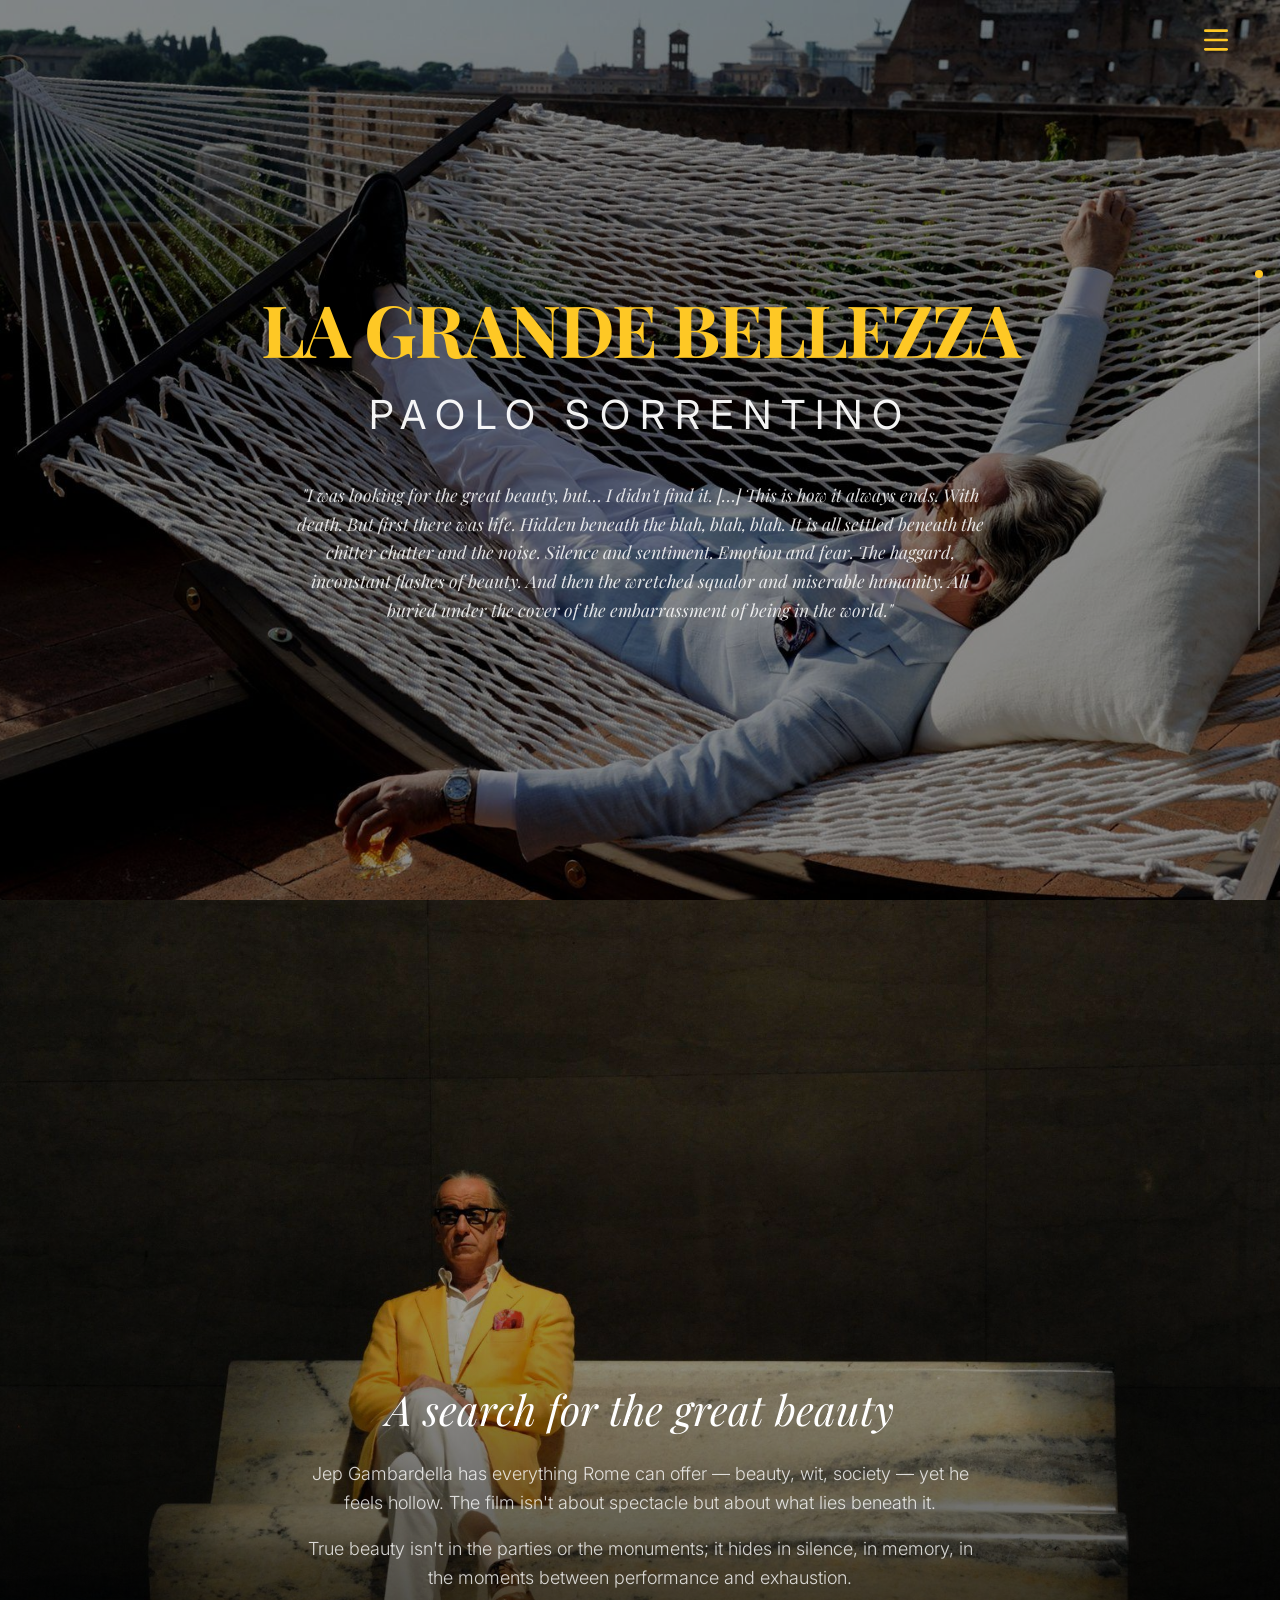
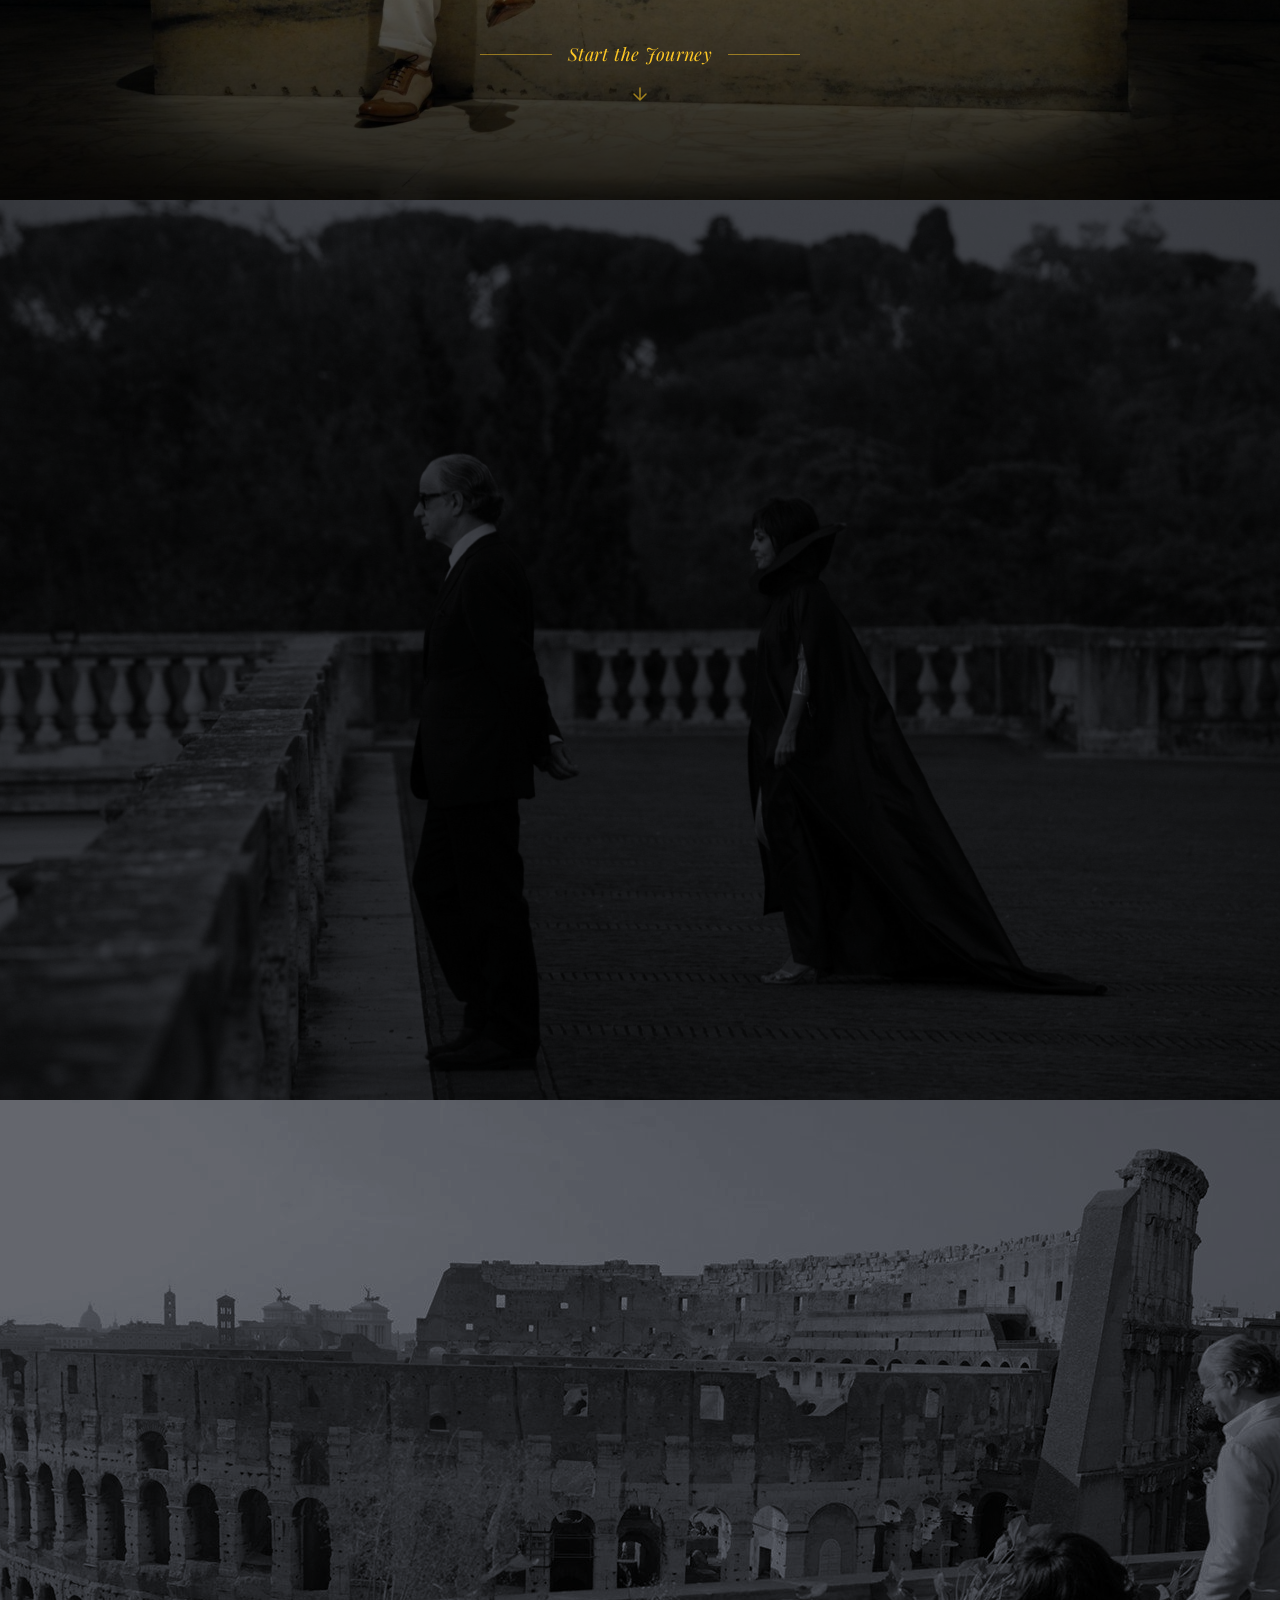
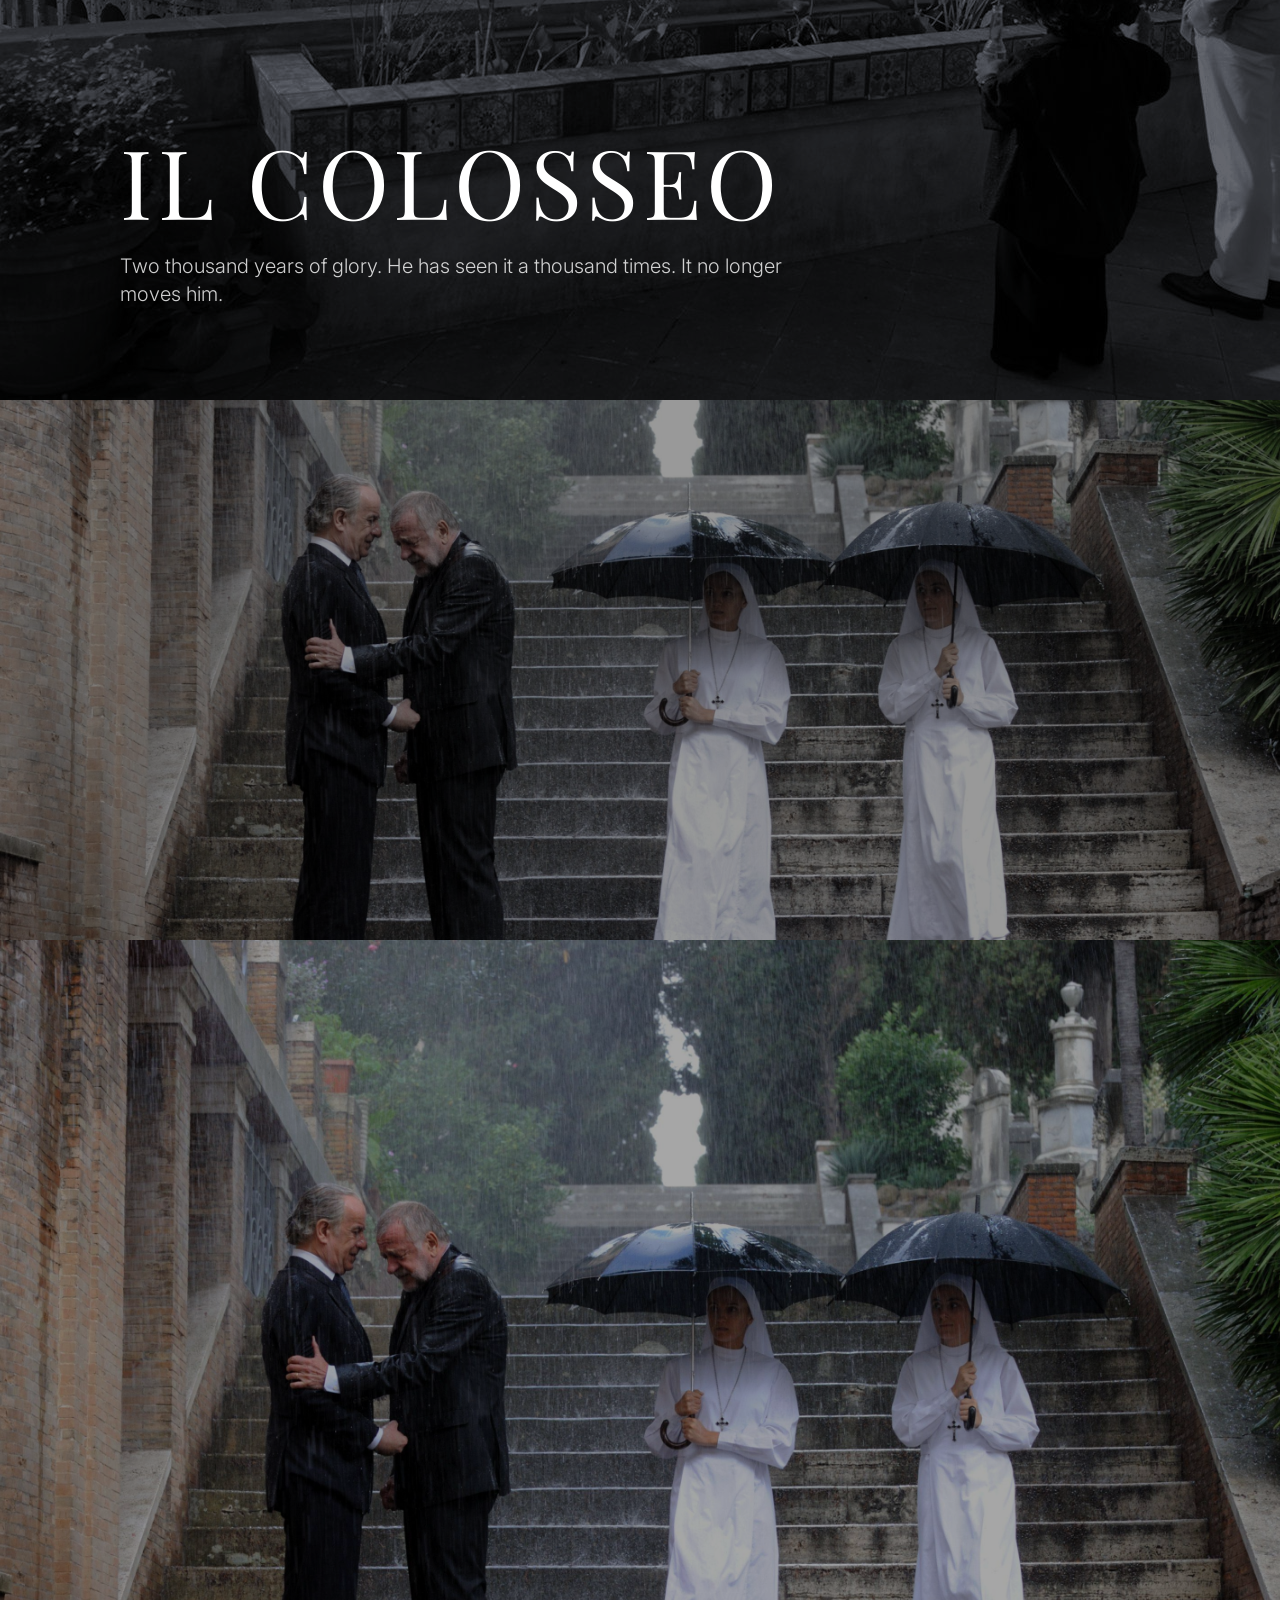
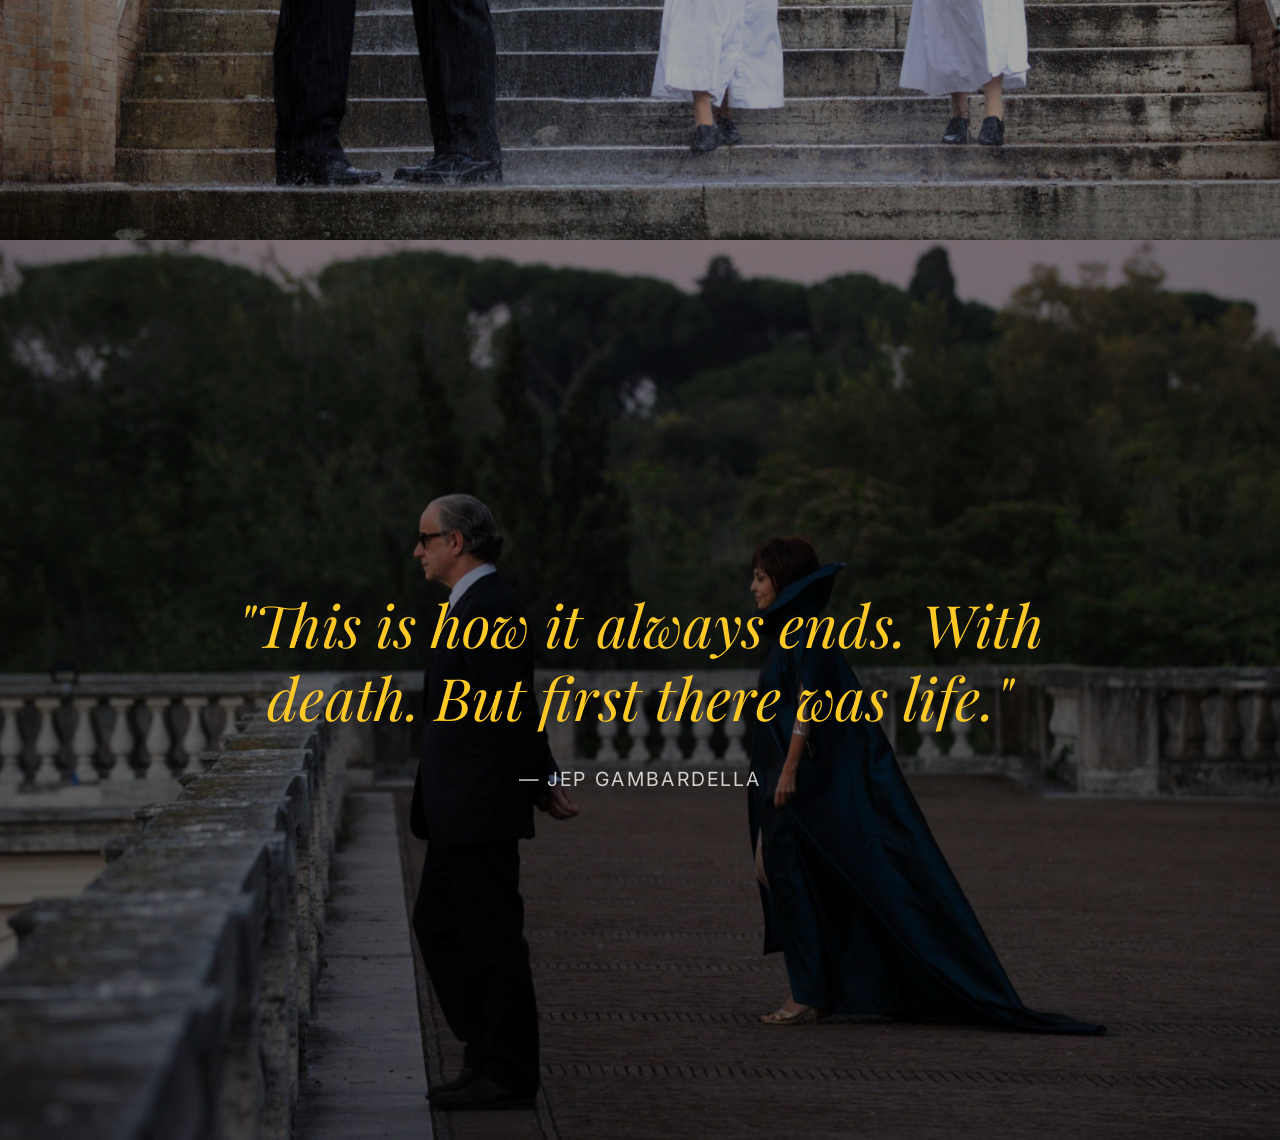
==== index.html @ 1192b877 "updated the site" ====
<!DOCTYPE html>
<html lang="en">
  <head>
    <meta charset="UTF-8" />
    <meta name="viewport" content="width=device-width, initial-scale=1.0, maximum-scale=1" />
    <title>La Grande Bellezza</title>
    <meta name="description" content="La Grande Bellezza — built on Replit. Update this description to reflect the app." />
    <meta name="robots" content="index, follow" />
    <meta property="og:title" content="La Grande Bellezza" />
    <meta property="og:description" content="La Grande Bellezza — built on Replit. Update this description to reflect the app." />
    <meta property="og:type" content="website" />
    <meta name="twitter:card" content="summary_large_image" />
    <meta name="twitter:title" content="La Grande Bellezza" />
    <meta name="twitter:description" content="La Grande Bellezza — built on Replit. Update this description to reflect the app." />
    <link rel="icon" type="image/svg+xml" href="/favicon.svg" />
    <link rel="preconnect" href="https://fonts.googleapis.com">
    <link rel="preconnect" href="https://fonts.gstatic.com" crossorigin>
    <link href="https://fonts.googleapis.com/css2?family=Inter:wght@400;500;600;700&display=swap" rel="stylesheet">
    <script type="module" crossorigin src="/assets/index-Co0BmKEa.js"></script>
    <link rel="stylesheet" crossorigin href="/assets/index-FOgq2VWG.css">
  </head>
  <body>
    <div id="root"></div>
  </body>
</html>
---- assets/index-FOgq2VWG.css ----
@import"https://fonts.googleapis.com/css2?family=Inter:wght@300;400;500&family=Playfair+Display:ital,wght@0,400;0,600;0,700;1,400;1,600&display=swap";@layer components;@layer properties{@supports (((-webkit-hyphens:none)) and (not (margin-trim:inline))) or ((-moz-orient:inline) and (not (color:rgb(from red r g b)))){*,:before,:after,::backdrop{--tw-translate-x:0;--tw-translate-y:0;--tw-translate-z:0;--tw-rotate-x:initial;--tw-rotate-y:initial;--tw-rotate-z:initial;--tw-skew-x:initial;--tw-skew-y:initial;--tw-space-y-reverse:0;--tw-space-x-reverse:0;--tw-border-style:solid;--tw-gradient-position:initial;--tw-gradient-from:#0000;--tw-gradient-via:#0000;--tw-gradient-to:#0000;--tw-gradient-stops:initial;--tw-gradient-via-stops:initial;--tw-gradient-from-position:0%;--tw-gradient-via-position:50%;--tw-gradient-to-position:100%;--tw-leading:initial;--tw-font-weight:initial;--tw-tracking:initial;--tw-ordinal:initial;--tw-slashed-zero:initial;--tw-numeric-figure:initial;--tw-numeric-spacing:initial;--tw-numeric-fraction:initial;--tw-shadow:0 0 #0000;--tw-shadow-color:initial;--tw-shadow-alpha:100%;--tw-inset-shadow:0 0 #0000;--tw-inset-shadow-color:initial;--tw-inset-shadow-alpha:100%;--tw-ring-color:initial;--tw-ring-shadow:0 0 #0000;--tw-inset-ring-color:initial;--tw-inset-ring-shadow:0 0 #0000;--tw-ring-inset:initial;--tw-ring-offset-width:0px;--tw-ring-offset-color:#fff;--tw-ring-offset-shadow:0 0 #0000;--tw-outline-style:solid;--tw-blur:initial;--tw-brightness:initial;--tw-contrast:initial;--tw-grayscale:initial;--tw-hue-rotate:initial;--tw-invert:initial;--tw-opacity:initial;--tw-saturate:initial;--tw-sepia:initial;--tw-drop-shadow:initial;--tw-drop-shadow-color:initial;--tw-drop-shadow-alpha:100%;--tw-drop-shadow-size:initial;--tw-backdrop-blur:initial;--tw-backdrop-brightness:initial;--tw-backdrop-contrast:initial;--tw-backdrop-grayscale:initial;--tw-backdrop-hue-rotate:initial;--tw-backdrop-invert:initial;--tw-backdrop-opacity:initial;--tw-backdrop-saturate:initial;--tw-backdrop-sepia:initial;--tw-duration:initial;--tw-ease:initial;--tw-content:"";--tw-animation-delay:0s;--tw-animation-direction:normal;--tw-animation-duration:initial;--tw-animation-fill-mode:none;--tw-animation-iteration-count:1;--tw-enter-blur:0;--tw-enter-opacity:1;--tw-enter-rotate:0;--tw-enter-scale:1;--tw-enter-translate-x:0;--tw-enter-translate-y:0;--tw-exit-blur:0;--tw-exit-opacity:1;--tw-exit-rotate:0;--tw-exit-scale:1;--tw-exit-translate-x:0;--tw-exit-translate-y:0}}}@layer theme{:root,:host{--font-mono:ui-monospace, SFMono-Regular, Menlo, Monaco, Consolas, "Liberation Mono", "Courier New", monospace;--color-red-50:oklch(97.1% .013 17.38);--color-red-300:oklch(80.8% .114 19.571);--color-red-400:oklch(70.4% .191 22.216);--color-red-500:oklch(63.7% .237 25.331);--color-red-600:oklch(57.7% .245 27.325);--color-slate-900:oklch(20.8% .042 265.755);--color-gray-50:oklch(98.5% .002 247.839);--color-gray-600:oklch(44.6% .03 256.802);--color-gray-900:oklch(21% .034 264.665);--color-black:#000;--color-white:#fff;--spacing:.25rem;--container-xs:20rem;--container-sm:24rem;--container-md:28rem;--container-lg:32rem;--container-2xl:42rem;--container-3xl:48rem;--container-4xl:56rem;--container-5xl:64rem;--container-7xl:80rem;--text-xs:.75rem;--text-xs--line-height:calc(1 / .75);--text-sm:.875rem;--text-sm--line-height:calc(1.25 / .875);--text-base:1rem;--text-base--line-height: 1.5 ;--text-lg:1.125rem;--text-lg--line-height:calc(1.75 / 1.125);--text-xl:1.25rem;--text-xl--line-height:calc(1.75 / 1.25);--text-2xl:1.5rem;--text-2xl--line-height:calc(2 / 1.5);--text-3xl:1.875rem;--text-3xl--line-height: 1.2 ;--text-4xl:2.25rem;--text-4xl--line-height:calc(2.5 / 2.25);--text-5xl:3rem;--text-5xl--line-height:1;--text-6xl:3.75rem;--text-6xl--line-height:1;--text-7xl:4.5rem;--text-7xl--line-height:1;--text-8xl:6rem;--text-8xl--line-height:1;--font-weight-light:300;--font-weight-normal:400;--font-weight-medium:500;--font-weight-semibold:600;--font-weight-bold:700;--tracking-tight:-.025em;--tracking-wide:.025em;--tracking-wider:.05em;--tracking-widest:.1em;--leading-tight:1.25;--leading-snug:1.375;--leading-normal:1.5;--leading-relaxed:1.625;--radius-sm:.25rem;--radius-md:.375rem;--radius-lg:.5rem;--radius-xl:.75rem;--ease-in-out:cubic-bezier(.4, 0, .2, 1);--animate-spin:spin 1s linear infinite;--animate-pulse:pulse 2s cubic-bezier(.4, 0, .6, 1) infinite;--animate-bounce:bounce 1s infinite;--blur-md:12px;--aspect-video:16 / 9;--default-transition-duration:.15s;--default-transition-timing-function:cubic-bezier(.4, 0, .2, 1);--default-font-family:"Inter", system-ui, sans-serif;--default-mono-font-family:var(--font-mono);--color-border:hsl(var(--border))}}@layer base{*,:after,:before,::backdrop{box-sizing:border-box;border:0 solid;margin:0;padding:0}::file-selector-button{box-sizing:border-box;border:0 solid;margin:0;padding:0}html,:host{-webkit-text-size-adjust:100%;tab-size:4;line-height:1.5;font-family:var(--default-font-family,ui-sans-serif, system-ui, sans-serif, "Apple Color Emoji", "Segoe UI Emoji", "Segoe UI Symbol", "Noto Color Emoji");font-feature-settings:var(--default-font-feature-settings,normal);font-variation-settings:var(--default-font-variation-settings,normal);-webkit-tap-highlight-color:transparent}hr{height:0;color:inherit;border-top-width:1px}abbr:where([title]){-webkit-text-decoration:underline dotted;text-decoration:underline dotted}h1,h2,h3,h4,h5,h6{font-size:inherit;font-weight:inherit}a{color:inherit;-webkit-text-decoration:inherit;text-decoration:inherit}b,strong{font-weight:bolder}code,kbd,samp,pre{font-family:var(--default-mono-font-family,ui-monospace, SFMono-Regular, Menlo, Monaco, Consolas, "Liberation Mono", "Courier New", monospace);font-feature-settings:var(--default-mono-font-feature-settings,normal);font-variation-settings:var(--default-mono-font-variation-settings,normal);font-size:1em}small{font-size:80%}sub,sup{vertical-align:baseline;font-size:75%;line-height:0;position:relative}sub{bottom:-.25em}sup{top:-.5em}table{text-indent:0;border-color:inherit;border-collapse:collapse}:-moz-focusring{outline:auto}progress{vertical-align:baseline}summary{display:list-item}ol,ul,menu{list-style:none}img,svg,video,canvas,audio,iframe,embed,object{vertical-align:middle;display:block}img,video{max-width:100%;height:auto}button,input,select,optgroup,textarea{font:inherit;font-feature-settings:inherit;font-variation-settings:inherit;letter-spacing:inherit;color:inherit;opacity:1;background-color:#0000;border-radius:0}::file-selector-button{font:inherit;font-feature-settings:inherit;font-variation-settings:inherit;letter-spacing:inherit;color:inherit;opacity:1;background-color:#0000;border-radius:0}:where(select:is([multiple],[size])) optgroup{font-weight:bolder}:where(select:is([multiple],[size])) optgroup option{padding-inline-start:20px}::file-selector-button{margin-inline-end:4px}::placeholder{opacity:1}@supports (not ((-webkit-appearance:-apple-pay-button))) or (contain-intrinsic-size:1px){::placeholder{color:currentColor}@supports (color:color-mix(in lab,red,red)){::placeholder{color:color-mix(in oklab,currentcolor 50%,transparent)}}}textarea{resize:vertical}::-webkit-search-decoration{-webkit-appearance:none}::-webkit-date-and-time-value{min-height:1lh;text-align:inherit}::-webkit-datetime-edit{display:inline-flex}::-webkit-datetime-edit-fields-wrapper{padding:0}::-webkit-datetime-edit{padding-block:0}::-webkit-datetime-edit-year-field{padding-block:0}::-webkit-datetime-edit-month-field{padding-block:0}::-webkit-datetime-edit-day-field{padding-block:0}::-webkit-datetime-edit-hour-field{padding-block:0}::-webkit-datetime-edit-minute-field{padding-block:0}::-webkit-datetime-edit-second-field{padding-block:0}::-webkit-datetime-edit-millisecond-field{padding-block:0}::-webkit-datetime-edit-meridiem-field{padding-block:0}::-webkit-calendar-picker-indicator{line-height:1}:-moz-ui-invalid{box-shadow:none}button,input:where([type=button],[type=reset],[type=submit]){appearance:button}::file-selector-button{appearance:button}::-webkit-inner-spin-button{height:auto}::-webkit-outer-spin-button{height:auto}[hidden]:where(:not([hidden=until-found])){display:none!important}*{border-color:hsl(var(--border))}html{scroll-behavior:smooth}body{background-color:hsl(var(--background));color:hsl(var(--foreground));-webkit-font-smoothing:antialiased;-moz-osx-font-smoothing:grayscale;font-family:Inter,system-ui,sans-serif}}@layer utilities{.\@container\/field-group{container:field-group/inline-size}.pointer-events-auto{pointer-events:auto}.pointer-events-none{pointer-events:none}.invisible{visibility:hidden}.visible{visibility:visible}.sr-only{clip-path:inset(50%);white-space:nowrap;border-width:0;width:1px;height:1px;margin:-1px;padding:0;position:absolute;overflow:hidden}.absolute{position:absolute}.fixed{position:fixed}.relative{position:relative}.static{position:static}.inset-0{inset:calc(var(--spacing) * 0)}.inset-x-0{inset-inline:calc(var(--spacing) * 0)}.inset-y-0{inset-block:calc(var(--spacing) * 0)}.-top-12{top:calc(var(--spacing) * -12)}.top-0{top:calc(var(--spacing) * 0)}.top-1\.5{top:calc(var(--spacing) * 1.5)}.top-1\/2{top:50%}.top-2{top:calc(var(--spacing) * 2)}.top-3\.5{top:calc(var(--spacing) * 3.5)}.top-4{top:calc(var(--spacing) * 4)}.top-\[1px\]{top:1px}.top-\[50\%\]{top:50%}.top-\[60\%\]{top:60%}.top-full{top:100%}.-right-12{right:calc(var(--spacing) * -12)}.right-0{right:calc(var(--spacing) * 0)}.right-1{right:calc(var(--spacing) * 1)}.right-2{right:calc(var(--spacing) * 2)}.right-3{right:calc(var(--spacing) * 3)}.right-4{right:calc(var(--spacing) * 4)}.right-5{right:calc(var(--spacing) * 5)}.-bottom-12{bottom:calc(var(--spacing) * -12)}.bottom-0{bottom:calc(var(--spacing) * 0)}.-left-12{left:calc(var(--spacing) * -12)}.-left-\[3px\]{left:-3px}.left-0{left:calc(var(--spacing) * 0)}.left-1\/2{left:50%}.left-2{left:calc(var(--spacing) * 2)}.left-\[50\%\]{left:50%}.z-0{z-index:0}.z-10{z-index:10}.z-20{z-index:20}.z-40{z-index:40}.z-50{z-index:50}.z-\[1\]{z-index:1}.z-\[100\]{z-index:100}.order-first{order:-9999}.order-last{order:9999}.\!m-0{margin:calc(var(--spacing) * 0)!important}.-mx-1{margin-inline:calc(var(--spacing) * -1)}.mx-2{margin-inline:calc(var(--spacing) * 2)}.mx-3\.5{margin-inline:calc(var(--spacing) * 3.5)}.mx-4{margin-inline:calc(var(--spacing) * 4)}.mx-auto{margin-inline:auto}.-my-2{margin-block:calc(var(--spacing) * -2)}.my-0{margin-block:calc(var(--spacing) * 0)}.my-0\.5{margin-block:calc(var(--spacing) * .5)}.my-1{margin-block:calc(var(--spacing) * 1)}.-mt-4{margin-top:calc(var(--spacing) * -4)}.mt-1\.5{margin-top:calc(var(--spacing) * 1.5)}.mt-2{margin-top:calc(var(--spacing) * 2)}.mt-4{margin-top:calc(var(--spacing) * 4)}.mt-8{margin-top:calc(var(--spacing) * 8)}.mt-24{margin-top:calc(var(--spacing) * 24)}.mt-auto{margin-top:auto}.mr-2{margin-right:calc(var(--spacing) * 2)}.mb-1{margin-bottom:calc(var(--spacing) * 1)}.mb-2{margin-bottom:calc(var(--spacing) * 2)}.mb-3{margin-bottom:calc(var(--spacing) * 3)}.mb-4{margin-bottom:calc(var(--spacing) * 4)}.mb-6{margin-bottom:calc(var(--spacing) * 6)}.mb-8{margin-bottom:calc(var(--spacing) * 8)}.mb-12{margin-bottom:calc(var(--spacing) * 12)}.-ml-4{margin-left:calc(var(--spacing) * -4)}.ml-1{margin-left:calc(var(--spacing) * 1)}.ml-4{margin-left:calc(var(--spacing) * 4)}.ml-auto{margin-left:auto}.line-clamp-2{-webkit-line-clamp:2;-webkit-box-orient:vertical;display:-webkit-box;overflow:hidden}.block{display:block}.flex{display:flex}.grid{display:grid}.hidden{display:none}.inline-flex{display:inline-flex}.table{display:table}.aspect-square{aspect-ratio:1}.aspect-video{aspect-ratio:var(--aspect-video)}.size-4{width:calc(var(--spacing) * 4);height:calc(var(--spacing) * 4)}.size-6{width:calc(var(--spacing) * 6);height:calc(var(--spacing) * 6)}.size-8{width:calc(var(--spacing) * 8);height:calc(var(--spacing) * 8)}.size-10{width:calc(var(--spacing) * 10);height:calc(var(--spacing) * 10)}.size-\[--cell-size\]{width:--cell-size;height:--cell-size}.h-1\.5{height:calc(var(--spacing) * 1.5)}.h-2{height:calc(var(--spacing) * 2)}.h-2\.5{height:calc(var(--spacing) * 2.5)}.h-3{height:calc(var(--spacing) * 3)}.h-3\.5{height:calc(var(--spacing) * 3.5)}.h-4{height:calc(var(--spacing) * 4)}.h-5{height:calc(var(--spacing) * 5)}.h-6{height:calc(var(--spacing) * 6)}.h-7{height:calc(var(--spacing) * 7)}.h-8{height:calc(var(--spacing) * 8)}.h-9{height:calc(var(--spacing) * 9)}.h-10{height:calc(var(--spacing) * 10)}.h-12{height:calc(var(--spacing) * 12)}.h-\[--cell-size\]{height:--cell-size}.h-\[1px\]{height:1px}.h-\[40vh\]{height:40vh}.h-\[var\(--radix-navigation-menu-viewport-height\)\]{height:var(--radix-navigation-menu-viewport-height)}.h-\[var\(--radix-select-trigger-height\)\]{height:var(--radix-select-trigger-height)}.h-auto{height:auto}.h-full{height:100%}.h-px{height:1px}.h-svh{height:100svh}.max-h-\[--radix-context-menu-content-available-height\]{max-height:--radix-context-menu-content-available-height}.max-h-\[--radix-select-content-available-height\]{max-height:--radix-select-content-available-height}.max-h-\[300px\]{max-height:300px}.max-h-\[var\(--radix-dropdown-menu-content-available-height\)\]{max-height:var(--radix-dropdown-menu-content-available-height)}.max-h-screen{max-height:100vh}.min-h-0{min-height:calc(var(--spacing) * 0)}.min-h-8{min-height:calc(var(--spacing) * 8)}.min-h-9{min-height:calc(var(--spacing) * 9)}.min-h-10{min-height:calc(var(--spacing) * 10)}.min-h-\[60dvh\]{min-height:60dvh}.min-h-\[60px\]{min-height:60px}.min-h-\[100dvh\]{min-height:100dvh}.min-h-screen{min-height:100vh}.min-h-svh{min-height:100svh}.w-0{width:calc(var(--spacing) * 0)}.w-1{width:calc(var(--spacing) * 1)}.w-2{width:calc(var(--spacing) * 2)}.w-2\.5{width:calc(var(--spacing) * 2.5)}.w-3{width:calc(var(--spacing) * 3)}.w-3\.5{width:calc(var(--spacing) * 3.5)}.w-3\/4{width:75%}.w-4{width:calc(var(--spacing) * 4)}.w-5{width:calc(var(--spacing) * 5)}.w-7{width:calc(var(--spacing) * 7)}.w-8{width:calc(var(--spacing) * 8)}.w-9{width:calc(var(--spacing) * 9)}.w-10{width:calc(var(--spacing) * 10)}.w-64{width:calc(var(--spacing) * 64)}.w-72{width:calc(var(--spacing) * 72)}.w-\[--cell-size\]{width:--cell-size}.w-\[1px\]{width:1px}.w-\[2px\]{width:2px}.w-\[100px\]{width:100px}.w-\[300px\]{width:300px}.w-\[var\(--sidebar-width\)\]{width:var(--sidebar-width)}.w-auto{width:auto}.w-fit{width:fit-content}.w-full{width:100%}.w-max{width:max-content}.w-px{width:1px}.max-w-2xl{max-width:var(--container-2xl)}.max-w-3xl{max-width:var(--container-3xl)}.max-w-4xl{max-width:var(--container-4xl)}.max-w-5xl{max-width:var(--container-5xl)}.max-w-7xl{max-width:var(--container-7xl)}.max-w-\[var\(--skeleton-width\)\]{max-width:var(--skeleton-width)}.max-w-lg{max-width:var(--container-lg)}.max-w-max{max-width:max-content}.max-w-md{max-width:var(--container-md)}.max-w-sm{max-width:var(--container-sm)}.max-w-xs{max-width:var(--container-xs)}.min-w-0{min-width:calc(var(--spacing) * 0)}.min-w-5{min-width:calc(var(--spacing) * 5)}.min-w-8{min-width:calc(var(--spacing) * 8)}.min-w-9{min-width:calc(var(--spacing) * 9)}.min-w-10{min-width:calc(var(--spacing) * 10)}.min-w-\[--cell-size\]{min-width:--cell-size}.min-w-\[8rem\]{min-width:8rem}.min-w-\[12rem\]{min-width:12rem}.min-w-\[var\(--radix-select-trigger-width\)\]{min-width:var(--radix-select-trigger-width)}.flex-1{flex:1}.shrink-0{flex-shrink:0}.grow{flex-grow:1}.grow-0{flex-grow:0}.basis-full{flex-basis:100%}.caption-bottom{caption-side:bottom}.border-collapse{border-collapse:collapse}.origin-\[--radix-context-menu-content-transform-origin\]{transform-origin:--radix-context-menu-content-transform-origin}.origin-\[--radix-dropdown-menu-content-transform-origin\]{transform-origin:--radix-dropdown-menu-content-transform-origin}.origin-\[--radix-hover-card-content-transform-origin\]{transform-origin:--radix-hover-card-content-transform-origin}.origin-\[--radix-menubar-content-transform-origin\]{transform-origin:--radix-menubar-content-transform-origin}.origin-\[--radix-popover-content-transform-origin\]{transform-origin:--radix-popover-content-transform-origin}.origin-\[--radix-select-content-transform-origin\]{transform-origin:--radix-select-content-transform-origin}.origin-\[--radix-tooltip-content-transform-origin\]{transform-origin:--radix-tooltip-content-transform-origin}.-translate-x-1\/2{--tw-translate-x: -50% ;translate:var(--tw-translate-x) var(--tw-translate-y)}.-translate-x-px{--tw-translate-x:-1px;translate:var(--tw-translate-x) var(--tw-translate-y)}.translate-x-\[-50\%\]{--tw-translate-x:-50%;translate:var(--tw-translate-x) var(--tw-translate-y)}.translate-x-px{--tw-translate-x:1px;translate:var(--tw-translate-x) var(--tw-translate-y)}.-translate-y-1\/2{--tw-translate-y: -50% ;translate:var(--tw-translate-x) var(--tw-translate-y)}.translate-y-\[-50\%\]{--tw-translate-y:-50%;translate:var(--tw-translate-x) var(--tw-translate-y)}.rotate-45{rotate:45deg}.rotate-90{rotate:90deg}.transform{transform:var(--tw-rotate-x,) var(--tw-rotate-y,) var(--tw-rotate-z,) var(--tw-skew-x,) var(--tw-skew-y,)}.animate-bounce{animation:var(--animate-bounce)}.animate-caret-blink{animation:1.25s ease-out infinite caret-blink}.animate-in{animation:enter var(--tw-animation-duration,var(--tw-duration,.15s))var(--tw-ease,ease)var(--tw-animation-delay,0s)var(--tw-animation-iteration-count,1)var(--tw-animation-direction,normal)var(--tw-animation-fill-mode,none)}.animate-pulse{animation:var(--animate-pulse)}.animate-spin{animation:var(--animate-spin)}.cursor-default{cursor:default}.cursor-pointer{cursor:pointer}.cursor-text{cursor:text}.touch-none{touch-action:none}.resize-none{resize:none}.list-disc{list-style-type:disc}.list-none{list-style-type:none}.flex-col{flex-direction:column}.flex-col-reverse{flex-direction:column-reverse}.flex-row{flex-direction:row}.flex-wrap{flex-wrap:wrap}.place-content-center{place-content:center}.items-center{align-items:center}.items-end{align-items:flex-end}.items-start{align-items:flex-start}.items-stretch{align-items:stretch}.justify-between{justify-content:space-between}.justify-center{justify-content:center}.justify-end{justify-content:flex-end}.justify-start{justify-content:flex-start}.gap-1{gap:calc(var(--spacing) * 1)}.gap-1\.5{gap:calc(var(--spacing) * 1.5)}.gap-2{gap:calc(var(--spacing) * 2)}.gap-2\.5{gap:calc(var(--spacing) * 2.5)}.gap-3{gap:calc(var(--spacing) * 3)}.gap-4{gap:calc(var(--spacing) * 4)}.gap-6{gap:calc(var(--spacing) * 6)}.gap-7{gap:calc(var(--spacing) * 7)}.gap-8{gap:calc(var(--spacing) * 8)}.gap-12{gap:calc(var(--spacing) * 12)}:where(.space-y-1\.5>:not(:last-child)){--tw-space-y-reverse:0;margin-block-start:calc(calc(var(--spacing) * 1.5) * var(--tw-space-y-reverse));margin-block-end:calc(calc(var(--spacing) * 1.5) * calc(1 - var(--tw-space-y-reverse)))}:where(.space-y-2>:not(:last-child)){--tw-space-y-reverse:0;margin-block-start:calc(calc(var(--spacing) * 2) * var(--tw-space-y-reverse));margin-block-end:calc(calc(var(--spacing) * 2) * calc(1 - var(--tw-space-y-reverse)))}:where(.space-y-4>:not(:last-child)){--tw-space-y-reverse:0;margin-block-start:calc(calc(var(--spacing) * 4) * var(--tw-space-y-reverse));margin-block-end:calc(calc(var(--spacing) * 4) * calc(1 - var(--tw-space-y-reverse)))}:where(.space-y-6>:not(:last-child)){--tw-space-y-reverse:0;margin-block-start:calc(calc(var(--spacing) * 6) * var(--tw-space-y-reverse));margin-block-end:calc(calc(var(--spacing) * 6) * calc(1 - var(--tw-space-y-reverse)))}:where(.space-y-8>:not(:last-child)){--tw-space-y-reverse:0;margin-block-start:calc(calc(var(--spacing) * 8) * var(--tw-space-y-reverse));margin-block-end:calc(calc(var(--spacing) * 8) * calc(1 - var(--tw-space-y-reverse)))}:where(.space-x-1>:not(:last-child)){--tw-space-x-reverse:0;margin-inline-start:calc(calc(var(--spacing) * 1) * var(--tw-space-x-reverse));margin-inline-end:calc(calc(var(--spacing) * 1) * calc(1 - var(--tw-space-x-reverse)))}:where(.space-x-4>:not(:last-child)){--tw-space-x-reverse:0;margin-inline-start:calc(calc(var(--spacing) * 4) * var(--tw-space-x-reverse));margin-inline-end:calc(calc(var(--spacing) * 4) * calc(1 - var(--tw-space-x-reverse)))}.self-end{align-self:flex-end}.self-stretch{align-self:stretch}.overflow-auto{overflow:auto}.overflow-hidden{overflow:hidden}.overflow-x-hidden{overflow-x:hidden}.overflow-y-auto{overflow-y:auto}.rounded-\[2px\]{border-radius:2px}.rounded-\[calc\(var\(--radius\)-5px\)\]{border-radius:calc(var(--radius) - 5px)}.rounded-\[inherit\]{border-radius:inherit}.rounded-full{border-radius:3.40282e38px}.rounded-lg{border-radius:var(--radius-lg)}.rounded-md{border-radius:var(--radius-md)}.rounded-none{border-radius:0}.rounded-sm{border-radius:var(--radius-sm)}.rounded-xl{border-radius:var(--radius-xl)}.rounded-t-\[10px\]{border-top-left-radius:10px;border-top-right-radius:10px}.rounded-l-md{border-top-left-radius:var(--radius-md);border-bottom-left-radius:var(--radius-md)}.rounded-tl-sm{border-top-left-radius:var(--radius-sm)}.rounded-r-md{border-top-right-radius:var(--radius-md);border-bottom-right-radius:var(--radius-md)}.border{border-style:var(--tw-border-style);border-width:1px}.border-0{border-style:var(--tw-border-style);border-width:0}.border-2{border-style:var(--tw-border-style);border-width:2px}.border-\[1\.5px\]{border-style:var(--tw-border-style);border-width:1.5px}.border-y{border-block-style:var(--tw-border-style);border-block-width:1px}.border-t{border-top-style:var(--tw-border-style);border-top-width:1px}.border-r{border-right-style:var(--tw-border-style);border-right-width:1px}.border-b{border-bottom-style:var(--tw-border-style);border-bottom-width:1px}.border-l{border-left-style:var(--tw-border-style);border-left-width:1px}.border-dashed{--tw-border-style:dashed;border-style:dashed}.\[border-color\:var\(--badge-outline\)\]{border-color:var(--badge-outline)}.\[border-color\:var\(--button-outline\)\]{border-color:var(--button-outline)}.border-\[--color-border\]{border-color:--color-border}.border-border,.border-border\/20{border-color:hsl(var(--border))}@supports (color:color-mix(in lab,red,red)){.border-border\/20{border-color:color-mix(in oklab,hsl(var(--border)) 20%,transparent)}}.border-border\/50{border-color:hsl(var(--border))}@supports (color:color-mix(in lab,red,red)){.border-border\/50{border-color:color-mix(in oklab,hsl(var(--border)) 50%,transparent)}}.border-destructive{border-color:hsl(var(--destructive))}.border-destructive-border{border-color:var(--destructive-border)}.border-destructive\/50{border-color:hsl(var(--destructive))}@supports (color:color-mix(in lab,red,red)){.border-destructive\/50{border-color:color-mix(in oklab,hsl(var(--destructive)) 50%,transparent)}}.border-input{border-color:hsl(var(--input))}.border-primary{border-color:hsl(var(--primary))}.border-primary-border{border-color:var(--primary-border)}.border-primary\/50{border-color:hsl(var(--primary))}@supports (color:color-mix(in lab,red,red)){.border-primary\/50{border-color:color-mix(in oklab,hsl(var(--primary)) 50%,transparent)}}.border-secondary-border{border-color:var(--secondary-border)}.border-transparent{border-color:#0000}.border-t-transparent{border-top-color:#0000}.border-l-transparent{border-left-color:#0000}.bg-\[\#4a2e00\]\/25{background-color:#4a2e0040}.bg-\[--color-bg\]{background-color:--color-bg}.bg-\[rgba\(0\,0\,0\,0\.92\)\]{background-color:#000000eb}.bg-accent{background-color:hsl(var(--accent))}.bg-background{background-color:hsl(var(--background))}.bg-black\/20{background-color:#0003}@supports (color:color-mix(in lab,red,red)){.bg-black\/20{background-color:color-mix(in oklab,var(--color-black) 20%,transparent)}}.bg-black\/35{background-color:#00000059}@supports (color:color-mix(in lab,red,red)){.bg-black\/35{background-color:color-mix(in oklab,var(--color-black) 35%,transparent)}}.bg-black\/40{background-color:#0006}@supports (color:color-mix(in lab,red,red)){.bg-black\/40{background-color:color-mix(in oklab,var(--color-black) 40%,transparent)}}.bg-black\/45{background-color:#00000073}@supports (color:color-mix(in lab,red,red)){.bg-black\/45{background-color:color-mix(in oklab,var(--color-black) 45%,transparent)}}.bg-black\/60{background-color:#0009}@supports (color:color-mix(in lab,red,red)){.bg-black\/60{background-color:color-mix(in oklab,var(--color-black) 60%,transparent)}}.bg-black\/80{background-color:#000c}@supports (color:color-mix(in lab,red,red)){.bg-black\/80{background-color:color-mix(in oklab,var(--color-black) 80%,transparent)}}.bg-border{background-color:hsl(var(--border))}.bg-card{background-color:hsl(var(--card))}.bg-destructive{background-color:hsl(var(--destructive))}.bg-foreground{background-color:hsl(var(--foreground))}.bg-gray-50{background-color:var(--color-gray-50)}.bg-input{background-color:hsl(var(--input))}.bg-muted,.bg-muted\/50{background-color:hsl(var(--muted))}@supports (color:color-mix(in lab,red,red)){.bg-muted\/50{background-color:color-mix(in oklab,hsl(var(--muted)) 50%,transparent)}}.bg-popover{background-color:hsl(var(--popover))}.bg-primary,.bg-primary\/10{background-color:hsl(var(--primary))}@supports (color:color-mix(in lab,red,red)){.bg-primary\/10{background-color:color-mix(in oklab,hsl(var(--primary)) 10%,transparent)}}.bg-primary\/20{background-color:hsl(var(--primary))}@supports (color:color-mix(in lab,red,red)){.bg-primary\/20{background-color:color-mix(in oklab,hsl(var(--primary)) 20%,transparent)}}.bg-primary\/50{background-color:hsl(var(--primary))}@supports (color:color-mix(in lab,red,red)){.bg-primary\/50{background-color:color-mix(in oklab,hsl(var(--primary)) 50%,transparent)}}.bg-secondary{background-color:hsl(var(--secondary))}.bg-slate-900\/40{background-color:#0f172b66}@supports (color:color-mix(in lab,red,red)){.bg-slate-900\/40{background-color:color-mix(in oklab,var(--color-slate-900) 40%,transparent)}}.bg-transparent{background-color:#0000}.bg-white\/20{background-color:#fff3}@supports (color:color-mix(in lab,red,red)){.bg-white\/20{background-color:color-mix(in oklab,var(--color-white) 20%,transparent)}}.bg-gradient-to-t{--tw-gradient-position:to top in oklab;background-image:linear-gradient(var(--tw-gradient-stops))}.from-black\/85{--tw-gradient-from:#000000d9}@supports (color:color-mix(in lab,red,red)){.from-black\/85{--tw-gradient-from:color-mix(in oklab, var(--color-black) 85%, transparent)}}.from-black\/85{--tw-gradient-stops:var(--tw-gradient-via-stops,var(--tw-gradient-position), var(--tw-gradient-from) var(--tw-gradient-from-position), var(--tw-gradient-to) var(--tw-gradient-to-position))}.via-black\/40{--tw-gradient-via:#0006}@supports (color:color-mix(in lab,red,red)){.via-black\/40{--tw-gradient-via:color-mix(in oklab, var(--color-black) 40%, transparent)}}.via-black\/40{--tw-gradient-via-stops:var(--tw-gradient-position), var(--tw-gradient-from) var(--tw-gradient-from-position), var(--tw-gradient-via) var(--tw-gradient-via-position), var(--tw-gradient-to) var(--tw-gradient-to-position);--tw-gradient-stops:var(--tw-gradient-via-stops)}.to-black\/10{--tw-gradient-to:#0000001a}@supports (color:color-mix(in lab,red,red)){.to-black\/10{--tw-gradient-to:color-mix(in oklab, var(--color-black) 10%, transparent)}}.to-black\/10{--tw-gradient-stops:var(--tw-gradient-via-stops,var(--tw-gradient-position), var(--tw-gradient-from) var(--tw-gradient-from-position), var(--tw-gradient-to) var(--tw-gradient-to-position))}.fill-current{fill:currentColor}.fill-primary{fill:hsl(var(--primary))}.object-cover{object-fit:cover}.object-\[35\%_center\]{object-position:35% center}.object-center{object-position:center}.p-0{padding:calc(var(--spacing) * 0)}.p-1{padding:calc(var(--spacing) * 1)}.p-2{padding:calc(var(--spacing) * 2)}.p-3{padding:calc(var(--spacing) * 3)}.p-4{padding:calc(var(--spacing) * 4)}.p-6{padding:calc(var(--spacing) * 6)}.p-8{padding:calc(var(--spacing) * 8)}.p-\[1px\]{padding:1px}.px-1{padding-inline:calc(var(--spacing) * 1)}.px-1\.5{padding-inline:calc(var(--spacing) * 1.5)}.px-2{padding-inline:calc(var(--spacing) * 2)}.px-2\.5{padding-inline:calc(var(--spacing) * 2.5)}.px-3{padding-inline:calc(var(--spacing) * 3)}.px-4{padding-inline:calc(var(--spacing) * 4)}.px-6{padding-inline:calc(var(--spacing) * 6)}.px-8{padding-inline:calc(var(--spacing) * 8)}.px-12{padding-inline:calc(var(--spacing) * 12)}.px-\[--cell-size\]{padding-inline:--cell-size}.py-0\.5{padding-block:calc(var(--spacing) * .5)}.py-1{padding-block:calc(var(--spacing) * 1)}.py-1\.5{padding-block:calc(var(--spacing) * 1.5)}.py-2{padding-block:calc(var(--spacing) * 2)}.py-3{padding-block:calc(var(--spacing) * 3)}.py-4{padding-block:calc(var(--spacing) * 4)}.py-6{padding-block:calc(var(--spacing) * 6)}.py-24{padding-block:calc(var(--spacing) * 24)}.pt-0{padding-top:calc(var(--spacing) * 0)}.pt-3{padding-top:calc(var(--spacing) * 3)}.pt-4{padding-top:calc(var(--spacing) * 4)}.pt-6{padding-top:calc(var(--spacing) * 6)}.pt-12{padding-top:calc(var(--spacing) * 12)}.pt-16{padding-top:calc(var(--spacing) * 16)}.pr-1{padding-right:calc(var(--spacing) * 1)}.pr-2{padding-right:calc(var(--spacing) * 2)}.pr-2\.5{padding-right:calc(var(--spacing) * 2.5)}.pr-3{padding-right:calc(var(--spacing) * 3)}.pr-8{padding-right:calc(var(--spacing) * 8)}.pb-3{padding-bottom:calc(var(--spacing) * 3)}.pb-4{padding-bottom:calc(var(--spacing) * 4)}.pb-12{padding-bottom:calc(var(--spacing) * 12)}.pb-16{padding-bottom:calc(var(--spacing) * 16)}.pl-2{padding-left:calc(var(--spacing) * 2)}.pl-2\.5{padding-left:calc(var(--spacing) * 2.5)}.pl-3{padding-left:calc(var(--spacing) * 3)}.pl-4{padding-left:calc(var(--spacing) * 4)}.pl-8{padding-left:calc(var(--spacing) * 8)}.text-center{text-align:center}.text-left{text-align:left}.align-middle{vertical-align:middle}.font-mono{font-family:var(--font-mono)}.font-sans{font-family:Inter,system-ui,sans-serif}.font-serif{font-family:Playfair Display,Georgia,serif}.text-2xl{font-size:var(--text-2xl);line-height:var(--tw-leading,var(--text-2xl--line-height))}.text-3xl{font-size:var(--text-3xl);line-height:var(--tw-leading,var(--text-3xl--line-height))}.text-4xl{font-size:var(--text-4xl);line-height:var(--tw-leading,var(--text-4xl--line-height))}.text-5xl{font-size:var(--text-5xl);line-height:var(--tw-leading,var(--text-5xl--line-height))}.text-base{font-size:var(--text-base);line-height:var(--tw-leading,var(--text-base--line-height))}.text-lg{font-size:var(--text-lg);line-height:var(--tw-leading,var(--text-lg--line-height))}.text-sm{font-size:var(--text-sm);line-height:var(--tw-leading,var(--text-sm--line-height))}.text-sm\/relaxed{font-size:var(--text-sm);line-height:var(--leading-relaxed)}.text-xl{font-size:var(--text-xl);line-height:var(--tw-leading,var(--text-xl--line-height))}.text-xs{font-size:var(--text-xs);line-height:var(--tw-leading,var(--text-xs--line-height))}.text-\[0\.8rem\]{font-size:.8rem}.leading-none{--tw-leading:1;line-height:1}.leading-normal{--tw-leading:var(--leading-normal);line-height:var(--leading-normal)}.leading-relaxed{--tw-leading:var(--leading-relaxed);line-height:var(--leading-relaxed)}.leading-snug{--tw-leading:var(--leading-snug);line-height:var(--leading-snug)}.leading-tight{--tw-leading:var(--leading-tight);line-height:var(--leading-tight)}.font-bold{--tw-font-weight:var(--font-weight-bold);font-weight:var(--font-weight-bold)}.font-light{--tw-font-weight:var(--font-weight-light);font-weight:var(--font-weight-light)}.font-medium{--tw-font-weight:var(--font-weight-medium);font-weight:var(--font-weight-medium)}.font-normal{--tw-font-weight:var(--font-weight-normal);font-weight:var(--font-weight-normal)}.font-semibold{--tw-font-weight:var(--font-weight-semibold);font-weight:var(--font-weight-semibold)}.tracking-\[0\.25em\]{--tw-tracking:.25em;letter-spacing:.25em}.tracking-tight{--tw-tracking:var(--tracking-tight);letter-spacing:var(--tracking-tight)}.tracking-wide{--tw-tracking:var(--tracking-wide);letter-spacing:var(--tracking-wide)}.tracking-wider{--tw-tracking:var(--tracking-wider);letter-spacing:var(--tracking-wider)}.tracking-widest{--tw-tracking:var(--tracking-widest);letter-spacing:var(--tracking-widest)}.text-balance{text-wrap:balance}.break-words{overflow-wrap:break-word}.whitespace-nowrap{white-space:nowrap}.text-\[\#fdfbf7\]{color:#fdfbf7}.text-\[\#fdfbf7\]\/80{color:#fdfbf7cc}.text-accent-foreground{color:hsl(var(--accent-foreground))}.text-card-foreground{color:hsl(var(--card-foreground))}.text-current{color:currentColor}.text-destructive{color:hsl(var(--destructive))}.text-destructive-foreground{color:hsl(var(--destructive-foreground))}.text-foreground,.text-foreground\/50{color:hsl(var(--foreground))}@supports (color:color-mix(in lab,red,red)){.text-foreground\/50{color:color-mix(in oklab,hsl(var(--foreground)) 50%,transparent)}}.text-gray-600{color:var(--color-gray-600)}.text-gray-900{color:var(--color-gray-900)}.text-muted-foreground{color:hsl(var(--muted-foreground))}.text-popover-foreground{color:hsl(var(--popover-foreground))}.text-primary{color:hsl(var(--primary))}.text-primary-foreground{color:hsl(var(--primary-foreground))}.text-primary\/60{color:hsl(var(--primary))}@supports (color:color-mix(in lab,red,red)){.text-primary\/60{color:color-mix(in oklab,hsl(var(--primary)) 60%,transparent)}}.text-red-500{color:var(--color-red-500)}.text-secondary-foreground{color:hsl(var(--secondary-foreground))}.text-white{color:var(--color-white)}.text-white\/80{color:#fffc}@supports (color:color-mix(in lab,red,red)){.text-white\/80{color:color-mix(in oklab,var(--color-white) 80%,transparent)}}.text-white\/85{color:#ffffffd9}@supports (color:color-mix(in lab,red,red)){.text-white\/85{color:color-mix(in oklab,var(--color-white) 85%,transparent)}}.text-white\/95{color:#fffffff2}@supports (color:color-mix(in lab,red,red)){.text-white\/95{color:color-mix(in oklab,var(--color-white) 95%,transparent)}}.uppercase{text-transform:uppercase}.italic{font-style:italic}.tabular-nums{--tw-numeric-spacing:tabular-nums;font-variant-numeric:var(--tw-ordinal,) var(--tw-slashed-zero,) var(--tw-numeric-figure,) var(--tw-numeric-spacing,) var(--tw-numeric-fraction,)}.underline-offset-4{text-underline-offset:4px}.opacity-0{opacity:0}.opacity-50{opacity:.5}.opacity-60{opacity:.6}.opacity-70{opacity:.7}.opacity-90{opacity:.9}.mix-blend-multiply{mix-blend-mode:multiply}.mix-blend-overlay{mix-blend-mode:overlay}.shadow{--tw-shadow:0 1px 3px 0 var(--tw-shadow-color,#0000001a), 0 1px 2px -1px var(--tw-shadow-color,#0000001a);box-shadow:var(--tw-inset-shadow),var(--tw-inset-ring-shadow),var(--tw-ring-offset-shadow),var(--tw-ring-shadow),var(--tw-shadow)}.shadow-\[0_0_0_1px_hsl\(var\(--sidebar-border\)\)\]{--tw-shadow:0 0 0 1px var(--tw-shadow-color,hsl(var(--sidebar-border)));box-shadow:var(--tw-inset-shadow),var(--tw-inset-ring-shadow),var(--tw-ring-offset-shadow),var(--tw-ring-shadow),var(--tw-shadow)}.shadow-lg{--tw-shadow:0 10px 15px -3px var(--tw-shadow-color,#0000001a), 0 4px 6px -4px var(--tw-shadow-color,#0000001a);box-shadow:var(--tw-inset-shadow),var(--tw-inset-ring-shadow),var(--tw-ring-offset-shadow),var(--tw-ring-shadow),var(--tw-shadow)}.shadow-md{--tw-shadow:0 4px 6px -1px var(--tw-shadow-color,#0000001a), 0 2px 4px -2px var(--tw-shadow-color,#0000001a);box-shadow:var(--tw-inset-shadow),var(--tw-inset-ring-shadow),var(--tw-ring-offset-shadow),var(--tw-ring-shadow),var(--tw-shadow)}.shadow-none{--tw-shadow:0 0 #0000;box-shadow:var(--tw-inset-shadow),var(--tw-inset-ring-shadow),var(--tw-ring-offset-shadow),var(--tw-ring-shadow),var(--tw-shadow)}.shadow-sm{--tw-shadow:0 1px 3px 0 var(--tw-shadow-color,#0000001a), 0 1px 2px -1px var(--tw-shadow-color,#0000001a);box-shadow:var(--tw-inset-shadow),var(--tw-inset-ring-shadow),var(--tw-ring-offset-shadow),var(--tw-ring-shadow),var(--tw-shadow)}.shadow-xl{--tw-shadow:0 20px 25px -5px var(--tw-shadow-color,#0000001a), 0 8px 10px -6px var(--tw-shadow-color,#0000001a);box-shadow:var(--tw-inset-shadow),var(--tw-inset-ring-shadow),var(--tw-ring-offset-shadow),var(--tw-ring-shadow),var(--tw-shadow)}.shadow-xs{--tw-shadow:0 1px 2px 0 var(--tw-shadow-color,#0000000d);box-shadow:var(--tw-inset-shadow),var(--tw-inset-ring-shadow),var(--tw-ring-offset-shadow),var(--tw-ring-shadow),var(--tw-shadow)}.ring-0{--tw-ring-shadow:var(--tw-ring-inset,) 0 0 0 calc(0px + var(--tw-ring-offset-width)) var(--tw-ring-color,currentcolor);box-shadow:var(--tw-inset-shadow),var(--tw-inset-ring-shadow),var(--tw-ring-offset-shadow),var(--tw-ring-shadow),var(--tw-shadow)}.ring-1{--tw-ring-shadow:var(--tw-ring-inset,) 0 0 0 calc(1px + var(--tw-ring-offset-width)) var(--tw-ring-color,currentcolor);box-shadow:var(--tw-inset-shadow),var(--tw-inset-ring-shadow),var(--tw-ring-offset-shadow),var(--tw-ring-shadow),var(--tw-shadow)}.ring-ring{--tw-ring-color:hsl(var(--ring))}.ring-offset-background{--tw-ring-offset-color:hsl(var(--background))}.outline-hidden{--tw-outline-style:none;outline-style:none}@media(forced-colors:active){.outline-hidden{outline-offset:2px;outline:2px solid #0000}}.outline{outline-style:var(--tw-outline-style);outline-width:1px}.outline-2{outline-style:var(--tw-outline-style);outline-width:2px}.outline-offset-2{outline-offset:2px}.outline-transparent{outline-color:#0000}.blur{--tw-blur:blur(8px);filter:var(--tw-blur,) var(--tw-brightness,) var(--tw-contrast,) var(--tw-grayscale,) var(--tw-hue-rotate,) var(--tw-invert,) var(--tw-saturate,) var(--tw-sepia,) var(--tw-drop-shadow,)}.brightness-\[0\.55\]{--tw-brightness:brightness(.55);filter:var(--tw-blur,) var(--tw-brightness,) var(--tw-contrast,) var(--tw-grayscale,) var(--tw-hue-rotate,) var(--tw-invert,) var(--tw-saturate,) var(--tw-sepia,) var(--tw-drop-shadow,)}.grayscale{--tw-grayscale:grayscale(100%);filter:var(--tw-blur,) var(--tw-brightness,) var(--tw-contrast,) var(--tw-grayscale,) var(--tw-hue-rotate,) var(--tw-invert,) var(--tw-saturate,) var(--tw-sepia,) var(--tw-drop-shadow,)}.grayscale-\[0\.4\]{--tw-grayscale:grayscale(.4);filter:var(--tw-blur,) var(--tw-brightness,) var(--tw-contrast,) var(--tw-grayscale,) var(--tw-hue-rotate,) var(--tw-invert,) var(--tw-saturate,) var(--tw-sepia,) var(--tw-drop-shadow,)}.filter{filter:var(--tw-blur,) var(--tw-brightness,) var(--tw-contrast,) var(--tw-grayscale,) var(--tw-hue-rotate,) var(--tw-invert,) var(--tw-saturate,) var(--tw-sepia,) var(--tw-drop-shadow,)}.backdrop-blur-md{--tw-backdrop-blur:blur(var(--blur-md));-webkit-backdrop-filter:var(--tw-backdrop-blur,) var(--tw-backdrop-brightness,) var(--tw-backdrop-contrast,) var(--tw-backdrop-grayscale,) var(--tw-backdrop-hue-rotate,) var(--tw-backdrop-invert,) var(--tw-backdrop-opacity,) var(--tw-backdrop-saturate,) var(--tw-backdrop-sepia,);backdrop-filter:var(--tw-backdrop-blur,) var(--tw-backdrop-brightness,) var(--tw-backdrop-contrast,) var(--tw-backdrop-grayscale,) var(--tw-backdrop-hue-rotate,) var(--tw-backdrop-invert,) var(--tw-backdrop-opacity,) var(--tw-backdrop-saturate,) var(--tw-backdrop-sepia,)}.transition{transition-property:color,background-color,border-color,outline-color,text-decoration-color,fill,stroke,--tw-gradient-from,--tw-gradient-via,--tw-gradient-to,opacity,box-shadow,transform,translate,scale,rotate,filter,-webkit-backdrop-filter,backdrop-filter,display,content-visibility,overlay,pointer-events;transition-timing-function:var(--tw-ease,var(--default-transition-timing-function));transition-duration:var(--tw-duration,var(--default-transition-duration))}.transition-\[color\,box-shadow\]{transition-property:color,box-shadow;transition-timing-function:var(--tw-ease,var(--default-transition-timing-function));transition-duration:var(--tw-duration,var(--default-transition-duration))}.transition-\[left\,right\,width\]{transition-property:left,right,width;transition-timing-function:var(--tw-ease,var(--default-transition-timing-function));transition-duration:var(--tw-duration,var(--default-transition-duration))}.transition-\[margin\,opacity\]{transition-property:margin,opacity;transition-timing-function:var(--tw-ease,var(--default-transition-timing-function));transition-duration:var(--tw-duration,var(--default-transition-duration))}.transition-\[width\,height\,padding\]{transition-property:width,height,padding;transition-timing-function:var(--tw-ease,var(--default-transition-timing-function));transition-duration:var(--tw-duration,var(--default-transition-duration))}.transition-\[width\]{transition-property:width;transition-timing-function:var(--tw-ease,var(--default-transition-timing-function));transition-duration:var(--tw-duration,var(--default-transition-duration))}.transition-all{transition-property:all;transition-timing-function:var(--tw-ease,var(--default-transition-timing-function));transition-duration:var(--tw-duration,var(--default-transition-duration))}.transition-colors{transition-property:color,background-color,border-color,outline-color,text-decoration-color,fill,stroke,--tw-gradient-from,--tw-gradient-via,--tw-gradient-to;transition-timing-function:var(--tw-ease,var(--default-transition-timing-function));transition-duration:var(--tw-duration,var(--default-transition-duration))}.transition-opacity{transition-property:opacity;transition-timing-function:var(--tw-ease,var(--default-transition-timing-function));transition-duration:var(--tw-duration,var(--default-transition-duration))}.transition-transform{transition-property:transform,translate,scale,rotate;transition-timing-function:var(--tw-ease,var(--default-transition-timing-function));transition-duration:var(--tw-duration,var(--default-transition-duration))}.duration-100{--tw-duration:.1s;transition-duration:.1s}.duration-200{--tw-duration:.2s;transition-duration:.2s}.duration-300{--tw-duration:.3s;transition-duration:.3s}.duration-500{--tw-duration:.5s;transition-duration:.5s}.duration-1000{--tw-duration:1s;transition-duration:1s}.ease-in-out{--tw-ease:var(--ease-in-out);transition-timing-function:var(--ease-in-out)}.ease-linear{--tw-ease:linear;transition-timing-function:linear}.fade-in-0{--tw-enter-opacity:0}.outline-none{--tw-outline-style:none;outline-style:none}.select-none{-webkit-user-select:none;user-select:none}.zoom-in-95{--tw-enter-scale:.95}.\[--cell-size\:2rem\]{--cell-size:2rem}.group-focus-within\/menu-item\:opacity-100:is(:where(.group\/menu-item):focus-within *){opacity:1}@media(hover:hover){.group-hover\:opacity-100:is(:where(.group):hover *),.group-hover\/menu-item\:opacity-100:is(:where(.group\/menu-item):hover *){opacity:1}}.group-has-data-\[sidebar\=menu-action\]\/menu-item\:pr-8:is(:where(.group\/menu-item):has([data-sidebar=menu-action]) *){padding-right:calc(var(--spacing) * 8)}.group-has-\[\[data-orientation\=horizontal\]\]\/field\:text-balance:is(:where(.group\/field):has([data-orientation=horizontal]) *){text-wrap:balance}.group-has-\[\[data-slot\=item-description\]\]\/item\:translate-y-0\.5:is(:where(.group\/item):has([data-slot=item-description]) *){--tw-translate-y:calc(var(--spacing) * .5);translate:var(--tw-translate-x) var(--tw-translate-y)}.group-has-\[\[data-slot\=item-description\]\]\/item\:self-start:is(:where(.group\/item):has([data-slot=item-description]) *){align-self:flex-start}.group-has-\[\>input\]\/input-group\:pt-2\.5:is(:where(.group\/input-group):has(>input) *){padding-top:calc(var(--spacing) * 2.5)}.group-has-\[\>input\]\/input-group\:pb-2\.5:is(:where(.group\/input-group):has(>input) *){padding-bottom:calc(var(--spacing) * 2.5)}.group-data-\[collapsible\=icon\]\:-mt-8:is(:where(.group)[data-collapsible=icon] *){margin-top:calc(var(--spacing) * -8)}.group-data-\[collapsible\=icon\]\:hidden:is(:where(.group)[data-collapsible=icon] *){display:none}.group-data-\[collapsible\=icon\]\:h-8\!:is(:where(.group)[data-collapsible=icon] *){height:calc(var(--spacing) * 8)!important}.group-data-\[collapsible\=icon\]\:w-8\!:is(:where(.group)[data-collapsible=icon] *){width:calc(var(--spacing) * 8)!important}.group-data-\[collapsible\=icon\]\:w-\[calc\(var\(--sidebar-width-icon\)\+var\(--spacing-4\)\)\]:is(:where(.group)[data-collapsible=icon] *){width:calc(var(--sidebar-width-icon) + var(--spacing-4))}.group-data-\[collapsible\=icon\]\:w-\[calc\(var\(--sidebar-width-icon\)\+var\(--spacing-4\)\+2px\)\]:is(:where(.group)[data-collapsible=icon] *){width:calc(var(--sidebar-width-icon) + var(--spacing-4) + 2px)}.group-data-\[collapsible\=icon\]\:w-\[var\(--sidebar-width-icon\)\]:is(:where(.group)[data-collapsible=icon] *){width:var(--sidebar-width-icon)}.group-data-\[collapsible\=icon\]\:overflow-hidden:is(:where(.group)[data-collapsible=icon] *){overflow:hidden}.group-data-\[collapsible\=icon\]\:p-0\!:is(:where(.group)[data-collapsible=icon] *){padding:calc(var(--spacing) * 0)!important}.group-data-\[collapsible\=icon\]\:p-2\!:is(:where(.group)[data-collapsible=icon] *){padding:calc(var(--spacing) * 2)!important}.group-data-\[collapsible\=icon\]\:opacity-0:is(:where(.group)[data-collapsible=icon] *){opacity:0}.group-data-\[collapsible\=offcanvas\]\:right-\[calc\(var\(--sidebar-width\)\*-1\)\]:is(:where(.group)[data-collapsible=offcanvas] *){right:calc(var(--sidebar-width) * -1)}.group-data-\[collapsible\=offcanvas\]\:left-\[calc\(var\(--sidebar-width\)\*-1\)\]:is(:where(.group)[data-collapsible=offcanvas] *){left:calc(var(--sidebar-width) * -1)}.group-data-\[collapsible\=offcanvas\]\:w-0:is(:where(.group)[data-collapsible=offcanvas] *){width:calc(var(--spacing) * 0)}.group-data-\[collapsible\=offcanvas\]\:translate-x-0:is(:where(.group)[data-collapsible=offcanvas] *){--tw-translate-x:calc(var(--spacing) * 0);translate:var(--tw-translate-x) var(--tw-translate-y)}.group-data-\[disabled\=true\]\/field\:opacity-50:is(:where(.group\/field)[data-disabled=true] *),.group-data-\[disabled\=true\]\/input-group\:opacity-50:is(:where(.group\/input-group)[data-disabled=true] *){opacity:.5}.group-data-\[focused\=true\]\/day\:relative:is(:where(.group\/day)[data-focused=true] *){position:relative}.group-data-\[focused\=true\]\/day\:z-10:is(:where(.group\/day)[data-focused=true] *){z-index:10}.group-data-\[focused\=true\]\/day\:border-ring:is(:where(.group\/day)[data-focused=true] *){border-color:hsl(var(--ring))}.group-data-\[focused\=true\]\/day\:ring-\[3px\]:is(:where(.group\/day)[data-focused=true] *){--tw-ring-shadow:var(--tw-ring-inset,) 0 0 0 calc(3px + var(--tw-ring-offset-width)) var(--tw-ring-color,currentcolor);box-shadow:var(--tw-inset-shadow),var(--tw-inset-ring-shadow),var(--tw-ring-offset-shadow),var(--tw-ring-shadow),var(--tw-shadow)}.group-data-\[focused\=true\]\/day\:ring-ring\/50:is(:where(.group\/day)[data-focused=true] *){--tw-ring-color:hsl(var(--ring))}@supports (color:color-mix(in lab,red,red)){.group-data-\[focused\=true\]\/day\:ring-ring\/50:is(:where(.group\/day)[data-focused=true] *){--tw-ring-color:color-mix(in oklab, hsl(var(--ring)) 50%, transparent)}}.group-data-\[side\=left\]\:-right-4:is(:where(.group)[data-side=left] *){right:calc(var(--spacing) * -4)}.group-data-\[side\=left\]\:border-r:is(:where(.group)[data-side=left] *){border-right-style:var(--tw-border-style);border-right-width:1px}.group-data-\[side\=right\]\:left-0:is(:where(.group)[data-side=right] *){left:calc(var(--spacing) * 0)}.group-data-\[side\=right\]\:rotate-180:is(:where(.group)[data-side=right] *){rotate:180deg}.group-data-\[side\=right\]\:border-l:is(:where(.group)[data-side=right] *){border-left-style:var(--tw-border-style);border-left-width:1px}.group-data-\[state\=open\]\:rotate-180:is(:where(.group)[data-state=open] *){rotate:180deg}.group-data-\[variant\=floating\]\:rounded-lg:is(:where(.group)[data-variant=floating] *){border-radius:var(--radius-lg)}.group-data-\[variant\=floating\]\:border:is(:where(.group)[data-variant=floating] *){border-style:var(--tw-border-style);border-width:1px}.group-data-\[variant\=floating\]\:shadow-sm:is(:where(.group)[data-variant=floating] *){--tw-shadow:0 1px 3px 0 var(--tw-shadow-color,#0000001a), 0 1px 2px -1px var(--tw-shadow-color,#0000001a);box-shadow:var(--tw-inset-shadow),var(--tw-inset-ring-shadow),var(--tw-ring-offset-shadow),var(--tw-ring-shadow),var(--tw-shadow)}.group-data-\[variant\=outline\]\/field-group\:-mb-2:is(:where(.group\/field-group)[data-variant=outline] *){margin-bottom:calc(var(--spacing) * -2)}.group-\[\.destructive\]\:border-muted\/40:is(:where(.group).destructive *){border-color:hsl(var(--muted))}@supports (color:color-mix(in lab,red,red)){.group-\[\.destructive\]\:border-muted\/40:is(:where(.group).destructive *){border-color:color-mix(in oklab,hsl(var(--muted)) 40%,transparent)}}.group-\[\.destructive\]\:text-red-300:is(:where(.group).destructive *){color:var(--color-red-300)}.group-\[\.toast\]\:bg-muted:is(:where(.group).toast *){background-color:hsl(var(--muted))}.group-\[\.toast\]\:bg-primary:is(:where(.group).toast *){background-color:hsl(var(--primary))}.group-\[\.toast\]\:text-muted-foreground:is(:where(.group).toast *){color:hsl(var(--muted-foreground))}.group-\[\.toast\]\:text-primary-foreground:is(:where(.group).toast *){color:hsl(var(--primary-foreground))}.group-\[\.toaster\]\:border-border:is(:where(.group).toaster *){border-color:hsl(var(--border))}.group-\[\.toaster\]\:bg-background:is(:where(.group).toaster *){background-color:hsl(var(--background))}.group-\[\.toaster\]\:text-foreground:is(:where(.group).toaster *){color:hsl(var(--foreground))}.group-\[\.toaster\]\:shadow-lg:is(:where(.group).toaster *){--tw-shadow:0 10px 15px -3px var(--tw-shadow-color,#0000001a), 0 4px 6px -4px var(--tw-shadow-color,#0000001a);box-shadow:var(--tw-inset-shadow),var(--tw-inset-ring-shadow),var(--tw-ring-offset-shadow),var(--tw-ring-shadow),var(--tw-shadow)}.peer-disabled\:cursor-not-allowed:is(:where(.peer):disabled~*){cursor:not-allowed}.peer-disabled\:opacity-70:is(:where(.peer):disabled~*){opacity:.7}.peer-data-\[size\=default\]\/menu-button\:top-1\.5:is(:where(.peer\/menu-button)[data-size=default]~*){top:calc(var(--spacing) * 1.5)}.peer-data-\[size\=lg\]\/menu-button\:top-2\.5:is(:where(.peer\/menu-button)[data-size=lg]~*){top:calc(var(--spacing) * 2.5)}.peer-data-\[size\=sm\]\/menu-button\:top-1:is(:where(.peer\/menu-button)[data-size=sm]~*){top:calc(var(--spacing) * 1)}.selection\:bg-primary ::selection{background-color:hsl(var(--primary))}.selection\:bg-primary::selection{background-color:hsl(var(--primary))}.selection\:text-primary-foreground ::selection{color:hsl(var(--primary-foreground))}.selection\:text-primary-foreground::selection{color:hsl(var(--primary-foreground))}.file\:border-0::file-selector-button{border-style:var(--tw-border-style);border-width:0}.file\:bg-transparent::file-selector-button{background-color:#0000}.file\:text-sm::file-selector-button{font-size:var(--text-sm);line-height:var(--tw-leading,var(--text-sm--line-height))}.file\:font-medium::file-selector-button{--tw-font-weight:var(--font-weight-medium);font-weight:var(--font-weight-medium)}.file\:text-foreground::file-selector-button{color:hsl(var(--foreground))}.placeholder\:text-muted-foreground::placeholder{color:hsl(var(--muted-foreground))}.after\:absolute:after{content:var(--tw-content);position:absolute}.after\:-inset-2:after{content:var(--tw-content);inset:calc(var(--spacing) * -2)}.after\:inset-y-0:after{content:var(--tw-content);inset-block:calc(var(--spacing) * 0)}.after\:left-1\/2:after{content:var(--tw-content);left:50%}.after\:w-1:after{content:var(--tw-content);width:calc(var(--spacing) * 1)}.after\:w-\[2px\]:after{content:var(--tw-content);width:2px}.after\:-translate-x-1\/2:after{content:var(--tw-content);--tw-translate-x: -50% ;translate:var(--tw-translate-x) var(--tw-translate-y)}.group-data-\[collapsible\=offcanvas\]\:after\:left-full:is(:where(.group)[data-collapsible=offcanvas] *):after{content:var(--tw-content);left:100%}.first\:rounded-l-md:first-child{border-top-left-radius:var(--radius-md);border-bottom-left-radius:var(--radius-md)}.first\:border-l:first-child{border-left-style:var(--tw-border-style);border-left-width:1px}.last\:mt-0:last-child{margin-top:calc(var(--spacing) * 0)}.last\:rounded-r-md:last-child{border-top-right-radius:var(--radius-md);border-bottom-right-radius:var(--radius-md)}@media(hover:hover){.hover\:bg-accent:hover{background-color:hsl(var(--accent))}.hover\:bg-muted:hover,.hover\:bg-muted\/50:hover{background-color:hsl(var(--muted))}@supports (color:color-mix(in lab,red,red)){.hover\:bg-muted\/50:hover{background-color:color-mix(in oklab,hsl(var(--muted)) 50%,transparent)}}.hover\:bg-secondary:hover{background-color:hsl(var(--secondary))}.hover\:text-accent-foreground:hover{color:hsl(var(--accent-foreground))}.hover\:text-foreground:hover{color:hsl(var(--foreground))}.hover\:text-muted-foreground:hover{color:hsl(var(--muted-foreground))}.hover\:text-primary:hover,.hover\:text-primary\/80:hover{color:hsl(var(--primary))}@supports (color:color-mix(in lab,red,red)){.hover\:text-primary\/80:hover{color:color-mix(in oklab,hsl(var(--primary)) 80%,transparent)}}.hover\:text-white:hover{color:var(--color-white)}.hover\:underline:hover{text-decoration-line:underline}.hover\:opacity-80:hover{opacity:.8}.hover\:opacity-100:hover{opacity:1}.hover\:shadow-\[0_0_0_1px_hsl\(var\(--sidebar-accent\)\)\]:hover{--tw-shadow:0 0 0 1px var(--tw-shadow-color,hsl(var(--sidebar-accent)));box-shadow:var(--tw-inset-shadow),var(--tw-inset-ring-shadow),var(--tw-ring-offset-shadow),var(--tw-ring-shadow),var(--tw-shadow)}.group-\[\.destructive\]\:hover\:border-destructive\/30:is(:where(.group).destructive *):hover{border-color:hsl(var(--destructive))}@supports (color:color-mix(in lab,red,red)){.group-\[\.destructive\]\:hover\:border-destructive\/30:is(:where(.group).destructive *):hover{border-color:color-mix(in oklab,hsl(var(--destructive)) 30%,transparent)}}.group-\[\.destructive\]\:hover\:bg-destructive:is(:where(.group).destructive *):hover{background-color:hsl(var(--destructive))}.group-\[\.destructive\]\:hover\:text-destructive-foreground:is(:where(.group).destructive *):hover{color:hsl(var(--destructive-foreground))}.group-\[\.destructive\]\:hover\:text-red-50:is(:where(.group).destructive *):hover{color:var(--color-red-50)}}.focus\:bg-accent:focus{background-color:hsl(var(--accent))}.focus\:text-accent-foreground:focus{color:hsl(var(--accent-foreground))}.focus\:opacity-100:focus{opacity:1}.focus\:ring-1:focus{--tw-ring-shadow:var(--tw-ring-inset,) 0 0 0 calc(1px + var(--tw-ring-offset-width)) var(--tw-ring-color,currentcolor);box-shadow:var(--tw-inset-shadow),var(--tw-inset-ring-shadow),var(--tw-ring-offset-shadow),var(--tw-ring-shadow),var(--tw-shadow)}.focus\:ring-2:focus{--tw-ring-shadow:var(--tw-ring-inset,) 0 0 0 calc(2px + var(--tw-ring-offset-width)) var(--tw-ring-color,currentcolor);box-shadow:var(--tw-inset-shadow),var(--tw-inset-ring-shadow),var(--tw-ring-offset-shadow),var(--tw-ring-shadow),var(--tw-shadow)}.focus\:ring-ring:focus{--tw-ring-color:hsl(var(--ring))}.focus\:ring-offset-2:focus{--tw-ring-offset-width:2px;--tw-ring-offset-shadow:var(--tw-ring-inset,) 0 0 0 var(--tw-ring-offset-width) var(--tw-ring-offset-color)}.focus\:outline-none:focus{--tw-outline-style:none;outline-style:none}.group-\[\.destructive\]\:focus\:ring-destructive:is(:where(.group).destructive *):focus{--tw-ring-color:hsl(var(--destructive))}.group-\[\.destructive\]\:focus\:ring-red-400:is(:where(.group).destructive *):focus{--tw-ring-color:var(--color-red-400)}.group-\[\.destructive\]\:focus\:ring-offset-red-600:is(:where(.group).destructive *):focus{--tw-ring-offset-color:var(--color-red-600)}.focus-visible\:border-ring:focus-visible{border-color:hsl(var(--ring))}.focus-visible\:ring-0:focus-visible{--tw-ring-shadow:var(--tw-ring-inset,) 0 0 0 calc(0px + var(--tw-ring-offset-width)) var(--tw-ring-color,currentcolor);box-shadow:var(--tw-inset-shadow),var(--tw-inset-ring-shadow),var(--tw-ring-offset-shadow),var(--tw-ring-shadow),var(--tw-shadow)}.focus-visible\:ring-1:focus-visible{--tw-ring-shadow:var(--tw-ring-inset,) 0 0 0 calc(1px + var(--tw-ring-offset-width)) var(--tw-ring-color,currentcolor);box-shadow:var(--tw-inset-shadow),var(--tw-inset-ring-shadow),var(--tw-ring-offset-shadow),var(--tw-ring-shadow),var(--tw-shadow)}.focus-visible\:ring-2:focus-visible{--tw-ring-shadow:var(--tw-ring-inset,) 0 0 0 calc(2px + var(--tw-ring-offset-width)) var(--tw-ring-color,currentcolor);box-shadow:var(--tw-inset-shadow),var(--tw-inset-ring-shadow),var(--tw-ring-offset-shadow),var(--tw-ring-shadow),var(--tw-shadow)}.focus-visible\:ring-\[3px\]:focus-visible{--tw-ring-shadow:var(--tw-ring-inset,) 0 0 0 calc(3px + var(--tw-ring-offset-width)) var(--tw-ring-color,currentcolor);box-shadow:var(--tw-inset-shadow),var(--tw-inset-ring-shadow),var(--tw-ring-offset-shadow),var(--tw-ring-shadow),var(--tw-shadow)}.focus-visible\:ring-ring:focus-visible,.focus-visible\:ring-ring\/50:focus-visible{--tw-ring-color:hsl(var(--ring))}@supports (color:color-mix(in lab,red,red)){.focus-visible\:ring-ring\/50:focus-visible{--tw-ring-color:color-mix(in oklab, hsl(var(--ring)) 50%, transparent)}}.focus-visible\:ring-offset-1:focus-visible{--tw-ring-offset-width:1px;--tw-ring-offset-shadow:var(--tw-ring-inset,) 0 0 0 var(--tw-ring-offset-width) var(--tw-ring-offset-color)}.focus-visible\:ring-offset-2:focus-visible{--tw-ring-offset-width:2px;--tw-ring-offset-shadow:var(--tw-ring-inset,) 0 0 0 var(--tw-ring-offset-width) var(--tw-ring-offset-color)}.focus-visible\:ring-offset-background:focus-visible{--tw-ring-offset-color:hsl(var(--background))}.focus-visible\:outline-none:focus-visible{--tw-outline-style:none;outline-style:none}.active\:shadow-none:active{--tw-shadow:0 0 #0000;box-shadow:var(--tw-inset-shadow),var(--tw-inset-ring-shadow),var(--tw-ring-offset-shadow),var(--tw-ring-shadow),var(--tw-shadow)}.disabled\:pointer-events-none:disabled{pointer-events:none}.disabled\:cursor-not-allowed:disabled{cursor:not-allowed}.disabled\:opacity-50:disabled{opacity:.5}:where([data-side=left]) .in-data-\[side\=left\]\:cursor-w-resize{cursor:w-resize}:where([data-side=right]) .in-data-\[side\=right\]\:cursor-e-resize{cursor:e-resize}.has-focus\:border-ring:has(:focus){border-color:hsl(var(--ring))}.has-focus\:ring-\[3px\]:has(:focus){--tw-ring-shadow:var(--tw-ring-inset,) 0 0 0 calc(3px + var(--tw-ring-offset-width)) var(--tw-ring-color,currentcolor);box-shadow:var(--tw-inset-shadow),var(--tw-inset-ring-shadow),var(--tw-ring-offset-shadow),var(--tw-ring-shadow),var(--tw-shadow)}.has-focus\:ring-ring\/50:has(:focus){--tw-ring-color:hsl(var(--ring))}@supports (color:color-mix(in lab,red,red)){.has-focus\:ring-ring\/50:has(:focus){--tw-ring-color:color-mix(in oklab, hsl(var(--ring)) 50%, transparent)}}.has-data-\[state\=checked\]\:border-primary:has([data-state=checked]){border-color:hsl(var(--primary))}.has-data-\[state\=checked\]\:bg-primary\/5:has([data-state=checked]){background-color:hsl(var(--primary))}@supports (color:color-mix(in lab,red,red)){.has-data-\[state\=checked\]\:bg-primary\/5:has([data-state=checked]){background-color:color-mix(in oklab,hsl(var(--primary)) 5%,transparent)}}.has-\[\:disabled\]\:opacity-50:has(:disabled){opacity:.5}.has-\[\[data-slot\=input-group-control\]\:focus-visible\]\:ring-1:has([data-slot=input-group-control]:focus-visible){--tw-ring-shadow:var(--tw-ring-inset,) 0 0 0 calc(1px + var(--tw-ring-offset-width)) var(--tw-ring-color,currentcolor);box-shadow:var(--tw-inset-shadow),var(--tw-inset-ring-shadow),var(--tw-ring-offset-shadow),var(--tw-ring-shadow),var(--tw-shadow)}.has-\[\[data-slot\=input-group-control\]\:focus-visible\]\:ring-ring:has([data-slot=input-group-control]:focus-visible){--tw-ring-color:hsl(var(--ring))}.has-\[\[data-slot\]\[aria-invalid\=true\]\]\:border-destructive:has([data-slot][aria-invalid=true]){border-color:hsl(var(--destructive))}.has-\[\[data-slot\]\[aria-invalid\=true\]\]\:ring-destructive\/20:has([data-slot][aria-invalid=true]){--tw-ring-color:hsl(var(--destructive))}@supports (color:color-mix(in lab,red,red)){.has-\[\[data-slot\]\[aria-invalid\=true\]\]\:ring-destructive\/20:has([data-slot][aria-invalid=true]){--tw-ring-color:color-mix(in oklab, hsl(var(--destructive)) 20%, transparent)}}.has-\[\>\[data-align\=block-end\]\]\:h-auto:has(>[data-align=block-end]){height:auto}.has-\[\>\[data-align\=block-end\]\]\:flex-col:has(>[data-align=block-end]){flex-direction:column}.has-\[\>\[data-align\=block-start\]\]\:h-auto:has(>[data-align=block-start]){height:auto}.has-\[\>\[data-align\=block-start\]\]\:flex-col:has(>[data-align=block-start]){flex-direction:column}.has-\[\>\[data-slot\=button-group\]\]\:gap-2:has(>[data-slot=button-group]){gap:calc(var(--spacing) * 2)}.has-\[\>\[data-slot\=checkbox-group\]\]\:gap-3:has(>[data-slot=checkbox-group]){gap:calc(var(--spacing) * 3)}.has-\[\>\[data-slot\=field-content\]\]\:items-start:has(>[data-slot=field-content]){align-items:flex-start}.has-\[\>\[data-slot\=field\]\]\:w-full:has(>[data-slot=field]){width:100%}.has-\[\>\[data-slot\=field\]\]\:flex-col:has(>[data-slot=field]){flex-direction:column}.has-\[\>\[data-slot\=field\]\]\:rounded-md:has(>[data-slot=field]){border-radius:var(--radius-md)}.has-\[\>\[data-slot\=field\]\]\:border:has(>[data-slot=field]){border-style:var(--tw-border-style);border-width:1px}.has-\[\>\[data-slot\=radio-group\]\]\:gap-3:has(>[data-slot=radio-group]){gap:calc(var(--spacing) * 3)}.has-\[\>button\]\:mr-\[-0\.4rem\]:has(>button){margin-right:-.4rem}.has-\[\>button\]\:ml-\[-0\.45rem\]:has(>button){margin-left:-.45rem}.has-\[\>kbd\]\:mr-\[-0\.35rem\]:has(>kbd){margin-right:-.35rem}.has-\[\>kbd\]\:ml-\[-0\.35rem\]:has(>kbd){margin-left:-.35rem}.has-\[\>svg\]\:p-0:has(>svg){padding:calc(var(--spacing) * 0)}.has-\[\>svg\]\:px-2:has(>svg){padding-inline:calc(var(--spacing) * 2)}.has-\[\>svg\]\:px-2\.5:has(>svg){padding-inline:calc(var(--spacing) * 2.5)}.has-\[\>textarea\]\:h-auto:has(>textarea){height:auto}.aria-disabled\:pointer-events-none[aria-disabled=true]{pointer-events:none}.aria-disabled\:opacity-50[aria-disabled=true]{opacity:.5}.aria-selected\:text-muted-foreground[aria-selected=true]{color:hsl(var(--muted-foreground))}.data-\[active\=true\]\:font-medium[data-active=true]{--tw-font-weight:var(--font-weight-medium);font-weight:var(--font-weight-medium)}.data-\[disabled\]\:pointer-events-none[data-disabled]{pointer-events:none}.data-\[disabled\]\:opacity-50[data-disabled]{opacity:.5}.data-\[disabled\=true\]\:pointer-events-none[data-disabled=true]{pointer-events:none}.data-\[disabled\=true\]\:opacity-50[data-disabled=true]{opacity:.5}.data-\[invalid\=true\]\:text-destructive[data-invalid=true]{color:hsl(var(--destructive))}.data-\[motion\=from-end\]\:slide-in-from-right-52[data-motion=from-end]{--tw-enter-translate-x:calc(52*var(--spacing))}.data-\[motion\=from-start\]\:slide-in-from-left-52[data-motion=from-start]{--tw-enter-translate-x:calc(52*var(--spacing)*-1)}.data-\[motion\=to-end\]\:slide-out-to-right-52[data-motion=to-end]{--tw-exit-translate-x:calc(52*var(--spacing))}.data-\[motion\=to-start\]\:slide-out-to-left-52[data-motion=to-start]{--tw-exit-translate-x:calc(52*var(--spacing)*-1)}.data-\[motion\^\=from-\]\:animate-in[data-motion^=from-]{animation:enter var(--tw-animation-duration,var(--tw-duration,.15s))var(--tw-ease,ease)var(--tw-animation-delay,0s)var(--tw-animation-iteration-count,1)var(--tw-animation-direction,normal)var(--tw-animation-fill-mode,none)}.data-\[motion\^\=from-\]\:fade-in[data-motion^=from-]{--tw-enter-opacity:0}.data-\[motion\^\=to-\]\:animate-out[data-motion^=to-]{animation:exit var(--tw-animation-duration,var(--tw-duration,.15s))var(--tw-ease,ease)var(--tw-animation-delay,0s)var(--tw-animation-iteration-count,1)var(--tw-animation-direction,normal)var(--tw-animation-fill-mode,none)}.data-\[motion\^\=to-\]\:fade-out[data-motion^=to-]{--tw-exit-opacity:0}.data-\[orientation\=vertical\]\:h-auto[data-orientation=vertical]{height:auto}.data-\[panel-group-direction\=vertical\]\:h-px[data-panel-group-direction=vertical]{height:1px}.data-\[panel-group-direction\=vertical\]\:w-full[data-panel-group-direction=vertical]{width:100%}.data-\[panel-group-direction\=vertical\]\:flex-col[data-panel-group-direction=vertical]{flex-direction:column}.data-\[panel-group-direction\=vertical\]\:after\:left-0[data-panel-group-direction=vertical]:after{content:var(--tw-content);left:calc(var(--spacing) * 0)}.data-\[panel-group-direction\=vertical\]\:after\:h-1[data-panel-group-direction=vertical]:after{content:var(--tw-content);height:calc(var(--spacing) * 1)}.data-\[panel-group-direction\=vertical\]\:after\:w-full[data-panel-group-direction=vertical]:after{content:var(--tw-content);width:100%}.data-\[panel-group-direction\=vertical\]\:after\:translate-x-0[data-panel-group-direction=vertical]:after{content:var(--tw-content);--tw-translate-x:calc(var(--spacing) * 0);translate:var(--tw-translate-x) var(--tw-translate-y)}.data-\[panel-group-direction\=vertical\]\:after\:-translate-y-1\/2[data-panel-group-direction=vertical]:after{content:var(--tw-content);--tw-translate-y: -50% ;translate:var(--tw-translate-x) var(--tw-translate-y)}.data-\[placeholder\]\:text-muted-foreground[data-placeholder]{color:hsl(var(--muted-foreground))}.data-\[range-end\=true\]\:rounded-md[data-range-end=true]{border-radius:var(--radius-md)}.data-\[range-end\=true\]\:bg-primary[data-range-end=true]{background-color:hsl(var(--primary))}.data-\[range-end\=true\]\:text-primary-foreground[data-range-end=true]{color:hsl(var(--primary-foreground))}.data-\[range-middle\=true\]\:rounded-none[data-range-middle=true]{border-radius:0}.data-\[range-middle\=true\]\:bg-accent[data-range-middle=true]{background-color:hsl(var(--accent))}.data-\[range-middle\=true\]\:text-accent-foreground[data-range-middle=true]{color:hsl(var(--accent-foreground))}.data-\[range-start\=true\]\:rounded-md[data-range-start=true]{border-radius:var(--radius-md)}.data-\[range-start\=true\]\:bg-primary[data-range-start=true]{background-color:hsl(var(--primary))}.data-\[range-start\=true\]\:text-primary-foreground[data-range-start=true]{color:hsl(var(--primary-foreground))}.data-\[selected-single\=true\]\:bg-primary[data-selected-single=true]{background-color:hsl(var(--primary))}.data-\[selected-single\=true\]\:text-primary-foreground[data-selected-single=true]{color:hsl(var(--primary-foreground))}.data-\[selected\=true\]\:rounded-none[data-selected=true]{border-radius:0}.data-\[selected\=true\]\:bg-accent[data-selected=true]{background-color:hsl(var(--accent))}.data-\[selected\=true\]\:text-accent-foreground[data-selected=true]{color:hsl(var(--accent-foreground))}.data-\[side\=bottom\]\:translate-y-1[data-side=bottom]{--tw-translate-y:calc(var(--spacing) * 1);translate:var(--tw-translate-x) var(--tw-translate-y)}.data-\[side\=bottom\]\:slide-in-from-top-2[data-side=bottom]{--tw-enter-translate-y:calc(2*var(--spacing)*-1)}.data-\[side\=left\]\:-translate-x-1[data-side=left]{--tw-translate-x:calc(var(--spacing) * -1);translate:var(--tw-translate-x) var(--tw-translate-y)}.data-\[side\=left\]\:slide-in-from-right-2[data-side=left]{--tw-enter-translate-x:calc(2*var(--spacing))}.data-\[side\=right\]\:translate-x-1[data-side=right]{--tw-translate-x:calc(var(--spacing) * 1);translate:var(--tw-translate-x) var(--tw-translate-y)}.data-\[side\=right\]\:slide-in-from-left-2[data-side=right]{--tw-enter-translate-x:calc(2*var(--spacing)*-1)}.data-\[side\=top\]\:-translate-y-1[data-side=top]{--tw-translate-y:calc(var(--spacing) * -1);translate:var(--tw-translate-x) var(--tw-translate-y)}.data-\[side\=top\]\:slide-in-from-bottom-2[data-side=top]{--tw-enter-translate-y:calc(2*var(--spacing))}.data-\[slot\=checkbox-group\]\:gap-3[data-slot=checkbox-group]{gap:calc(var(--spacing) * 3)}.data-\[state\=active\]\:bg-background[data-state=active]{background-color:hsl(var(--background))}.data-\[state\=active\]\:text-foreground[data-state=active]{color:hsl(var(--foreground))}.data-\[state\=active\]\:shadow[data-state=active]{--tw-shadow:0 1px 3px 0 var(--tw-shadow-color,#0000001a), 0 1px 2px -1px var(--tw-shadow-color,#0000001a);box-shadow:var(--tw-inset-shadow),var(--tw-inset-ring-shadow),var(--tw-ring-offset-shadow),var(--tw-ring-shadow),var(--tw-shadow)}.data-\[state\=checked\]\:translate-x-4[data-state=checked]{--tw-translate-x:calc(var(--spacing) * 4);translate:var(--tw-translate-x) var(--tw-translate-y)}.data-\[state\=checked\]\:bg-primary[data-state=checked]{background-color:hsl(var(--primary))}.data-\[state\=checked\]\:text-primary-foreground[data-state=checked]{color:hsl(var(--primary-foreground))}.data-\[state\=closed\]\:animate-accordion-up[data-state=closed]{animation:accordion-up var(--tw-animation-duration,var(--tw-duration,.2s))var(--tw-ease,ease-out)var(--tw-animation-delay,0s)var(--tw-animation-iteration-count,1)var(--tw-animation-direction,normal)var(--tw-animation-fill-mode,none)}.data-\[state\=closed\]\:animate-out[data-state=closed]{animation:exit var(--tw-animation-duration,var(--tw-duration,.15s))var(--tw-ease,ease)var(--tw-animation-delay,0s)var(--tw-animation-iteration-count,1)var(--tw-animation-direction,normal)var(--tw-animation-fill-mode,none)}.data-\[state\=closed\]\:duration-300[data-state=closed]{--tw-duration:.3s;transition-duration:.3s}.data-\[state\=closed\]\:fade-out-0[data-state=closed]{--tw-exit-opacity:0}.data-\[state\=closed\]\:fade-out-80[data-state=closed]{--tw-exit-opacity:.8}.data-\[state\=closed\]\:zoom-out-95[data-state=closed]{--tw-exit-scale:.95}.data-\[state\=closed\]\:slide-out-to-bottom[data-state=closed]{--tw-exit-translate-y:100%}.data-\[state\=closed\]\:slide-out-to-left[data-state=closed]{--tw-exit-translate-x:-100%}.data-\[state\=closed\]\:slide-out-to-left-1\/2[data-state=closed]{--tw-exit-translate-x: -50% }.data-\[state\=closed\]\:slide-out-to-right[data-state=closed]{--tw-exit-translate-x:100%}.data-\[state\=closed\]\:slide-out-to-right-full[data-state=closed]{--tw-exit-translate-x: 100% }.data-\[state\=closed\]\:slide-out-to-top[data-state=closed]{--tw-exit-translate-y:-100%}.data-\[state\=closed\]\:slide-out-to-top-\[48\%\][data-state=closed]{--tw-exit-translate-y: -48% }.data-\[state\=hidden\]\:animate-out[data-state=hidden]{animation:exit var(--tw-animation-duration,var(--tw-duration,.15s))var(--tw-ease,ease)var(--tw-animation-delay,0s)var(--tw-animation-iteration-count,1)var(--tw-animation-direction,normal)var(--tw-animation-fill-mode,none)}.data-\[state\=hidden\]\:fade-out[data-state=hidden]{--tw-exit-opacity:0}.data-\[state\=on\]\:bg-accent[data-state=on]{background-color:hsl(var(--accent))}.data-\[state\=on\]\:text-accent-foreground[data-state=on]{color:hsl(var(--accent-foreground))}.data-\[state\=open\]\:animate-accordion-down[data-state=open]{animation:accordion-down var(--tw-animation-duration,var(--tw-duration,.2s))var(--tw-ease,ease-out)var(--tw-animation-delay,0s)var(--tw-animation-iteration-count,1)var(--tw-animation-direction,normal)var(--tw-animation-fill-mode,none)}.data-\[state\=open\]\:animate-in[data-state=open]{animation:enter var(--tw-animation-duration,var(--tw-duration,.15s))var(--tw-ease,ease)var(--tw-animation-delay,0s)var(--tw-animation-iteration-count,1)var(--tw-animation-direction,normal)var(--tw-animation-fill-mode,none)}.data-\[state\=open\]\:bg-accent[data-state=open],.data-\[state\=open\]\:bg-accent\/50[data-state=open]{background-color:hsl(var(--accent))}@supports (color:color-mix(in lab,red,red)){.data-\[state\=open\]\:bg-accent\/50[data-state=open]{background-color:color-mix(in oklab,hsl(var(--accent)) 50%,transparent)}}.data-\[state\=open\]\:bg-secondary[data-state=open]{background-color:hsl(var(--secondary))}.data-\[state\=open\]\:text-accent-foreground[data-state=open]{color:hsl(var(--accent-foreground))}.data-\[state\=open\]\:text-muted-foreground[data-state=open]{color:hsl(var(--muted-foreground))}.data-\[state\=open\]\:opacity-100[data-state=open]{opacity:1}.data-\[state\=open\]\:duration-500[data-state=open]{--tw-duration:.5s;transition-duration:.5s}.data-\[state\=open\]\:fade-in-0[data-state=open]{--tw-enter-opacity:0}.data-\[state\=open\]\:zoom-in-90[data-state=open]{--tw-enter-scale:.9}.data-\[state\=open\]\:zoom-in-95[data-state=open]{--tw-enter-scale:.95}.data-\[state\=open\]\:slide-in-from-bottom[data-state=open]{--tw-enter-translate-y:100%}.data-\[state\=open\]\:slide-in-from-left[data-state=open]{--tw-enter-translate-x:-100%}.data-\[state\=open\]\:slide-in-from-left-1\/2[data-state=open]{--tw-enter-translate-x: -50% }.data-\[state\=open\]\:slide-in-from-right[data-state=open]{--tw-enter-translate-x:100%}.data-\[state\=open\]\:slide-in-from-top[data-state=open]{--tw-enter-translate-y:-100%}.data-\[state\=open\]\:slide-in-from-top-\[48\%\][data-state=open]{--tw-enter-translate-y: -48% }.data-\[state\=open\]\:slide-in-from-top-full[data-state=open]{--tw-enter-translate-y: -100% }@media(hover:hover){.data-\[state\=open\]\:hover\:bg-accent[data-state=open]:hover{background-color:hsl(var(--accent))}}.data-\[state\=open\]\:focus\:bg-accent[data-state=open]:focus{background-color:hsl(var(--accent))}.data-\[state\=selected\]\:bg-muted[data-state=selected]{background-color:hsl(var(--muted))}.data-\[state\=unchecked\]\:translate-x-0[data-state=unchecked]{--tw-translate-x:calc(var(--spacing) * 0);translate:var(--tw-translate-x) var(--tw-translate-y)}.data-\[state\=unchecked\]\:bg-input[data-state=unchecked]{background-color:hsl(var(--input))}.data-\[state\=visible\]\:animate-in[data-state=visible]{animation:enter var(--tw-animation-duration,var(--tw-duration,.15s))var(--tw-ease,ease)var(--tw-animation-delay,0s)var(--tw-animation-iteration-count,1)var(--tw-animation-direction,normal)var(--tw-animation-fill-mode,none)}.data-\[state\=visible\]\:fade-in[data-state=visible]{--tw-enter-opacity:0}.data-\[swipe\=cancel\]\:translate-x-0[data-swipe=cancel]{--tw-translate-x:calc(var(--spacing) * 0);translate:var(--tw-translate-x) var(--tw-translate-y)}.data-\[swipe\=end\]\:translate-x-\[var\(--radix-toast-swipe-end-x\)\][data-swipe=end]{--tw-translate-x:var(--radix-toast-swipe-end-x);translate:var(--tw-translate-x) var(--tw-translate-y)}.data-\[swipe\=end\]\:animate-out[data-swipe=end]{animation:exit var(--tw-animation-duration,var(--tw-duration,.15s))var(--tw-ease,ease)var(--tw-animation-delay,0s)var(--tw-animation-iteration-count,1)var(--tw-animation-direction,normal)var(--tw-animation-fill-mode,none)}.data-\[swipe\=move\]\:translate-x-\[var\(--radix-toast-swipe-move-x\)\][data-swipe=move]{--tw-translate-x:var(--radix-toast-swipe-move-x);translate:var(--tw-translate-x) var(--tw-translate-y)}.data-\[swipe\=move\]\:transition-none[data-swipe=move]{transition-property:none}.data-\[variant\=label\]\:text-sm[data-variant=label]{font-size:var(--text-sm);line-height:var(--tw-leading,var(--text-sm--line-height))}.data-\[variant\=legend\]\:text-base[data-variant=legend]{font-size:var(--text-base);line-height:var(--tw-leading,var(--text-base--line-height))}.nth-last-2\:-mt-1:nth-last-child(2){margin-top:calc(var(--spacing) * -1)}@media(min-width:40rem){.sm\:top-auto{top:auto}.sm\:right-0{right:calc(var(--spacing) * 0)}.sm\:bottom-0{bottom:calc(var(--spacing) * 0)}.sm\:mt-0{margin-top:calc(var(--spacing) * 0)}.sm\:flex{display:flex}.sm\:max-w-sm{max-width:var(--container-sm)}.sm\:flex-col{flex-direction:column}.sm\:flex-row{flex-direction:row}.sm\:justify-end{justify-content:flex-end}.sm\:gap-2\.5{gap:calc(var(--spacing) * 2.5)}:where(.sm\:space-x-2>:not(:last-child)){--tw-space-x-reverse:0;margin-inline-start:calc(calc(var(--spacing) * 2) * var(--tw-space-x-reverse));margin-inline-end:calc(calc(var(--spacing) * 2) * calc(1 - var(--tw-space-x-reverse)))}.sm\:rounded-lg{border-radius:var(--radius-lg)}.sm\:text-left{text-align:left}.data-\[state\=open\]\:sm\:slide-in-from-bottom-full[data-state=open]{--tw-enter-translate-y: 100% }}@media(min-width:48rem){.md\:absolute{position:absolute}.md\:mt-6{margin-top:calc(var(--spacing) * 6)}.md\:mt-10{margin-top:calc(var(--spacing) * 10)}.md\:block{display:block}.md\:flex{display:flex}.md\:w-\[var\(--radix-navigation-menu-viewport-width\)\]{width:var(--radix-navigation-menu-viewport-width)}.md\:w-auto{width:auto}.md\:max-w-\[420px\]{max-width:420px}.md\:grid-cols-2{grid-template-columns:repeat(2,minmax(0,1fr))}.md\:flex-row{flex-direction:row}.md\:items-end{align-items:flex-end}.md\:justify-start{justify-content:flex-start}.md\:p-12{padding:calc(var(--spacing) * 12)}.md\:p-24{padding:calc(var(--spacing) * 24)}.md\:px-12{padding-inline:calc(var(--spacing) * 12)}.md\:px-20{padding-inline:calc(var(--spacing) * 20)}.md\:py-6{padding-block:calc(var(--spacing) * 6)}.md\:pb-24{padding-bottom:calc(var(--spacing) * 24)}.md\:text-left{text-align:left}.md\:text-4xl{font-size:var(--text-4xl);line-height:var(--tw-leading,var(--text-4xl--line-height))}.md\:text-6xl{font-size:var(--text-6xl);line-height:var(--tw-leading,var(--text-6xl--line-height))}.md\:text-7xl{font-size:var(--text-7xl);line-height:var(--tw-leading,var(--text-7xl--line-height))}.md\:text-lg{font-size:var(--text-lg);line-height:var(--tw-leading,var(--text-lg--line-height))}.md\:text-sm{font-size:var(--text-sm);line-height:var(--tw-leading,var(--text-sm--line-height))}.md\:text-xl{font-size:var(--text-xl);line-height:var(--tw-leading,var(--text-xl--line-height))}.md\:text-\[1\.1rem\]{font-size:1.1rem}.md\:text-\[2\.5rem\]{font-size:2.5rem}.md\:text-\[2\.6rem\]{font-size:2.6rem}.md\:opacity-0{opacity:0}.md\:peer-data-\[variant\=inset\]\:m-2:is(:where(.peer)[data-variant=inset]~*){margin:calc(var(--spacing) * 2)}.md\:peer-data-\[variant\=inset\]\:ml-0:is(:where(.peer)[data-variant=inset]~*){margin-left:calc(var(--spacing) * 0)}.md\:peer-data-\[variant\=inset\]\:rounded-xl:is(:where(.peer)[data-variant=inset]~*){border-radius:var(--radius-xl)}.md\:peer-data-\[variant\=inset\]\:shadow-sm:is(:where(.peer)[data-variant=inset]~*){--tw-shadow:0 1px 3px 0 var(--tw-shadow-color,#0000001a), 0 1px 2px -1px var(--tw-shadow-color,#0000001a);box-shadow:var(--tw-inset-shadow),var(--tw-inset-ring-shadow),var(--tw-ring-offset-shadow),var(--tw-ring-shadow),var(--tw-shadow)}.md\:peer-data-\[variant\=inset\]\:peer-data-\[state\=collapsed\]\:ml-2:is(:where(.peer)[data-variant=inset]~*):is(:where(.peer)[data-state=collapsed]~*){margin-left:calc(var(--spacing) * 2)}.md\:after\:hidden:after{content:var(--tw-content);display:none}}@media(min-width:80rem){.xl\:text-8xl{font-size:var(--text-8xl);line-height:var(--tw-leading,var(--text-8xl--line-height))}}@container field-group (min-width:28rem){.\@md\/field-group\:flex-row{flex-direction:row}.\@md\/field-group\:items-center{align-items:center}.\@md\/field-group\:has-\[\>\[data-slot\=field-content\]\]\:items-start:has(>[data-slot=field-content]){align-items:flex-start}}.dark\:border-destructive:is(.dark *){border-color:hsl(var(--destructive))}.dark\:bg-input\/30:is(.dark *){background-color:hsl(var(--input))}@supports (color:color-mix(in lab,red,red)){.dark\:bg-input\/30:is(.dark *){background-color:color-mix(in oklab,hsl(var(--input)) 30%,transparent)}}.dark\:bg-transparent:is(.dark *){background-color:#0000}.dark\:has-data-\[state\=checked\]\:bg-primary\/10:is(.dark *):has([data-state=checked]){background-color:hsl(var(--primary))}@supports (color:color-mix(in lab,red,red)){.dark\:has-data-\[state\=checked\]\:bg-primary\/10:is(.dark *):has([data-state=checked]){background-color:color-mix(in oklab,hsl(var(--primary)) 10%,transparent)}}.dark\:has-\[\[data-slot\]\[aria-invalid\=true\]\]\:ring-destructive\/40:is(.dark *):has([data-slot][aria-invalid=true]){--tw-ring-color:hsl(var(--destructive))}@supports (color:color-mix(in lab,red,red)){.dark\:has-\[\[data-slot\]\[aria-invalid\=true\]\]\:ring-destructive\/40:is(.dark *):has([data-slot][aria-invalid=true]){--tw-ring-color:color-mix(in oklab, hsl(var(--destructive)) 40%, transparent)}}.\[\&_\.recharts-cartesian-axis-tick_text\]\:fill-muted-foreground .recharts-cartesian-axis-tick text{fill:hsl(var(--muted-foreground))}.\[\&_\.recharts-cartesian-grid_line\[stroke\=\'\#ccc\'\]\]\:stroke-border\/50 .recharts-cartesian-grid line[stroke="#ccc"]{stroke:hsl(var(--border))}@supports (color:color-mix(in lab,red,red)){.\[\&_\.recharts-cartesian-grid_line\[stroke\=\'\#ccc\'\]\]\:stroke-border\/50 .recharts-cartesian-grid line[stroke="#ccc"]{stroke:color-mix(in oklab,hsl(var(--border)) 50%,transparent)}}.\[\&_\.recharts-curve\.recharts-tooltip-cursor\]\:stroke-border .recharts-curve.recharts-tooltip-cursor{stroke:hsl(var(--border))}.\[\&_\.recharts-dot\[stroke\=\'\#fff\'\]\]\:stroke-transparent .recharts-dot[stroke="#fff"]{stroke:#0000}.\[\&_\.recharts-layer\]\:outline-none .recharts-layer{--tw-outline-style:none;outline-style:none}.\[\&_\.recharts-polar-grid_\[stroke\=\'\#ccc\'\]\]\:stroke-border .recharts-polar-grid [stroke="#ccc"]{stroke:hsl(var(--border))}.\[\&_\.recharts-radial-bar-background-sector\]\:fill-muted .recharts-radial-bar-background-sector,.\[\&_\.recharts-rectangle\.recharts-tooltip-cursor\]\:fill-muted .recharts-rectangle.recharts-tooltip-cursor{fill:hsl(var(--muted))}.\[\&_\.recharts-reference-line_\[stroke\=\'\#ccc\'\]\]\:stroke-border .recharts-reference-line [stroke="#ccc"]{stroke:hsl(var(--border))}.\[\&_\.recharts-sector\]\:outline-none .recharts-sector{--tw-outline-style:none;outline-style:none}.\[\&_\.recharts-sector\[stroke\=\'\#fff\'\]\]\:stroke-transparent .recharts-sector[stroke="#fff"]{stroke:#0000}.\[\&_\.recharts-surface\]\:outline-none .recharts-surface{--tw-outline-style:none;outline-style:none}.\[\&_\[cmdk-group-heading\]\]\:px-2 [cmdk-group-heading]{padding-inline:calc(var(--spacing) * 2)}.\[\&_\[cmdk-group-heading\]\]\:py-1\.5 [cmdk-group-heading]{padding-block:calc(var(--spacing) * 1.5)}.\[\&_\[cmdk-group-heading\]\]\:text-xs [cmdk-group-heading]{font-size:var(--text-xs);line-height:var(--tw-leading,var(--text-xs--line-height))}.\[\&_\[cmdk-group-heading\]\]\:font-medium [cmdk-group-heading]{--tw-font-weight:var(--font-weight-medium);font-weight:var(--font-weight-medium)}.\[\&_\[cmdk-group-heading\]\]\:text-muted-foreground [cmdk-group-heading]{color:hsl(var(--muted-foreground))}.\[\&_\[cmdk-group\]\]\:px-2 [cmdk-group]{padding-inline:calc(var(--spacing) * 2)}.\[\&_\[cmdk-group\]\:not\(\[hidden\]\)_\~\[cmdk-group\]\]\:pt-0 [cmdk-group]:not([hidden])~[cmdk-group]{padding-top:calc(var(--spacing) * 0)}.\[\&_\[cmdk-input-wrapper\]_svg\]\:h-5 [cmdk-input-wrapper] svg{height:calc(var(--spacing) * 5)}.\[\&_\[cmdk-input-wrapper\]_svg\]\:w-5 [cmdk-input-wrapper] svg{width:calc(var(--spacing) * 5)}.\[\&_\[cmdk-input\]\]\:h-12 [cmdk-input]{height:calc(var(--spacing) * 12)}.\[\&_\[cmdk-item\]\]\:px-2 [cmdk-item]{padding-inline:calc(var(--spacing) * 2)}.\[\&_\[cmdk-item\]\]\:py-3 [cmdk-item]{padding-block:calc(var(--spacing) * 3)}.\[\&_\[cmdk-item\]_svg\]\:h-5 [cmdk-item] svg{height:calc(var(--spacing) * 5)}.\[\&_\[cmdk-item\]_svg\]\:w-5 [cmdk-item] svg{width:calc(var(--spacing) * 5)}.\[\&_img\]\:size-full img{width:100%;height:100%}.\[\&_img\]\:object-cover img{object-fit:cover}.\[\&_p\]\:leading-relaxed p{--tw-leading:var(--leading-relaxed);line-height:var(--leading-relaxed)}.\[\&_svg\]\:pointer-events-none svg{pointer-events:none}.\[\&_svg\]\:size-4 svg{width:calc(var(--spacing) * 4);height:calc(var(--spacing) * 4)}.\[\&_svg\]\:shrink-0 svg{flex-shrink:0}.\[\&_svg\:not\(\[class\*\=\'size-\'\]\)\]\:size-3 svg:not([class*=size-]){width:calc(var(--spacing) * 3);height:calc(var(--spacing) * 3)}.\[\&_svg\:not\(\[class\*\=\'size-\'\]\)\]\:size-4 svg:not([class*=size-]){width:calc(var(--spacing) * 4);height:calc(var(--spacing) * 4)}.\[\&_svg\:not\(\[class\*\=\'size-\'\]\)\]\:size-6 svg:not([class*=size-]){width:calc(var(--spacing) * 6);height:calc(var(--spacing) * 6)}.\[\&_tr\]\:border-b tr{border-bottom-style:var(--tw-border-style);border-bottom-width:1px}.\[\&_tr\:last-child\]\:border-0 tr:last-child{border-style:var(--tw-border-style);border-width:0}.\[\&\+\[data-slot\=item-content\]\]\:flex-none+[data-slot=item-content]{flex:none}.\[\&\:first-child\[data-selected\=true\]_button\]\:rounded-l-md:first-child[data-selected=true] button{border-top-left-radius:var(--radius-md);border-bottom-left-radius:var(--radius-md)}.\[\&\:has\(\[role\=checkbox\]\)\]\:pr-0:has([role=checkbox]){padding-right:calc(var(--spacing) * 0)}.\[\.border-b\]\:pb-3.border-b{padding-bottom:calc(var(--spacing) * 3)}.\[\.border-t\]\:pt-3.border-t{padding-top:calc(var(--spacing) * 3)}:is(.rtl\:\*\*\:\[\.rdp-button\\_next\>svg\]\:rotate-180:where(:dir(rtl),[dir=rtl],[dir=rtl] *) *):is(.rdp-button_next>svg),:is(.rtl\:\*\*\:\[\.rdp-button\\_previous\>svg\]\:rotate-180:where(:dir(rtl),[dir=rtl],[dir=rtl] *) *):is(.rdp-button_previous>svg){rotate:180deg}.\[a\]\:transition-colors:is(a){transition-property:color,background-color,border-color,outline-color,text-decoration-color,fill,stroke,--tw-gradient-from,--tw-gradient-via,--tw-gradient-to;transition-timing-function:var(--tw-ease,var(--default-transition-timing-function));transition-duration:var(--tw-duration,var(--default-transition-duration))}@media(hover:hover){.\[a\]\:hover\:bg-accent\/50:is(a):hover{background-color:hsl(var(--accent))}@supports (color:color-mix(in lab,red,red)){.\[a\]\:hover\:bg-accent\/50:is(a):hover{background-color:color-mix(in oklab,hsl(var(--accent)) 50%,transparent)}}}.\[\&\:last-child\[data-selected\=true\]_button\]\:rounded-r-md:last-child[data-selected=true] button{border-top-right-radius:var(--radius-md);border-bottom-right-radius:var(--radius-md)}.\[\&\>\*\]\:w-full>*{width:100%}.\[\&\>\*\]\:focus-visible\:relative>:focus-visible{position:relative}.\[\&\>\*\]\:focus-visible\:z-10>:focus-visible{z-index:10}@container field-group (min-width:28rem){.\@md\/field-group\:\[\&\>\*\]\:w-auto>*{width:auto}}.\[\&\>\*\:not\(\:first-child\)\]\:rounded-t-none>:not(:first-child){border-top-left-radius:0;border-top-right-radius:0}.\[\&\>\*\:not\(\:first-child\)\]\:rounded-l-none>:not(:first-child){border-top-left-radius:0;border-bottom-left-radius:0}.\[\&\>\*\:not\(\:first-child\)\]\:border-t-0>:not(:first-child){border-top-style:var(--tw-border-style);border-top-width:0}.\[\&\>\*\:not\(\:first-child\)\]\:border-l-0>:not(:first-child){border-left-style:var(--tw-border-style);border-left-width:0}.\[\&\>\*\:not\(\:last-child\)\]\:rounded-r-none>:not(:last-child){border-top-right-radius:0;border-bottom-right-radius:0}.\[\&\>\*\:not\(\:last-child\)\]\:rounded-b-none>:not(:last-child){border-bottom-right-radius:0;border-bottom-left-radius:0}.\[\&\>\.sr-only\]\:w-auto>.sr-only{width:auto}.\[\&\>\[data-slot\=field-group\]\]\:gap-4>[data-slot=field-group]{gap:calc(var(--spacing) * 4)}.\[\&\>\[data-slot\=field-label\]\]\:flex-auto>[data-slot=field-label]{flex:auto}@container field-group (min-width:28rem){.\@md\/field-group\:\[\&\>\[data-slot\=field-label\]\]\:flex-auto>[data-slot=field-label]{flex:auto}}.\[\&\>\[data-slot\=field\]\]\:p-4>[data-slot=field]{padding:calc(var(--spacing) * 4)}.has-\[select\[aria-hidden\=true\]\:last-child\]\:\[\&\>\[data-slot\=select-trigger\]\:last-of-type\]\:rounded-r-md:has(:is(select[aria-hidden=true]:last-child))>[data-slot=select-trigger]:last-of-type{border-top-right-radius:var(--radius-md);border-bottom-right-radius:var(--radius-md)}.\[\&\>\[data-slot\=select-trigger\]\:not\(\[class\*\=\'w-\'\]\)\]\:w-fit>[data-slot=select-trigger]:not([class*=w-]){width:fit-content}.\[\&\>\[role\=checkbox\]\]\:translate-y-\[2px\]>[role=checkbox]{--tw-translate-y:2px;translate:var(--tw-translate-x) var(--tw-translate-y)}.has-\[\>\[data-slot\=field-content\]\]\:\[\&\>\[role\=checkbox\]\,\[role\=radio\]\]\:mt-px:has(>[data-slot=field-content])>[role=checkbox],.has-\[\>\[data-slot\=field-content\]\]\:\[\&\>\[role\=checkbox\]\,\[role\=radio\]\]\:mt-px:has(>[data-slot=field-content]) [role=radio]{margin-top:1px}@container field-group (min-width:28rem){.\@md\/field-group\:has-\[\>\[data-slot\=field-content\]\]\:\[\&\>\[role\=checkbox\]\,\[role\=radio\]\]\:mt-px:has(>[data-slot=field-content])>[role=checkbox],.\@md\/field-group\:has-\[\>\[data-slot\=field-content\]\]\:\[\&\>\[role\=checkbox\]\,\[role\=radio\]\]\:mt-px:has(>[data-slot=field-content]) [role=radio]{margin-top:1px}}.\[\&\>a\]\:underline>a{text-decoration-line:underline}.\[\&\>a\]\:underline-offset-4>a{text-underline-offset:4px}.\[\&\>a\:hover\]\:text-primary>a:hover{color:hsl(var(--primary))}.\[\&\>button\]\:hidden>button{display:none}.\[\&\>input\]\:flex-1>input{flex:1}.has-\[\>\[data-align\=block-end\]\]\:\[\&\>input\]\:pt-3:has(>[data-align=block-end])>input{padding-top:calc(var(--spacing) * 3)}.has-\[\>\[data-align\=block-start\]\]\:\[\&\>input\]\:pb-3:has(>[data-align=block-start])>input{padding-bottom:calc(var(--spacing) * 3)}.has-\[\>\[data-align\=inline-end\]\]\:\[\&\>input\]\:pr-2:has(>[data-align=inline-end])>input{padding-right:calc(var(--spacing) * 2)}.has-\[\>\[data-align\=inline-start\]\]\:\[\&\>input\]\:pl-2:has(>[data-align=inline-start])>input{padding-left:calc(var(--spacing) * 2)}.\[\&\>kbd\]\:rounded-\[calc\(var\(--radius\)-5px\)\]>kbd{border-radius:calc(var(--radius) - 5px)}.\[\&\>span\]\:line-clamp-1>span{-webkit-line-clamp:1;-webkit-box-orient:vertical;display:-webkit-box;overflow:hidden}.\[\&\>span\]\:text-xs>span{font-size:var(--text-xs);line-height:var(--tw-leading,var(--text-xs--line-height))}.\[\&\>span\]\:opacity-70>span{opacity:.7}.\[\&\>span\:last-child\]\:truncate>span:last-child{text-overflow:ellipsis;white-space:nowrap;overflow:hidden}.\[\&\>svg\]\:absolute>svg{position:absolute}.\[\&\>svg\]\:top-4>svg{top:calc(var(--spacing) * 4)}.\[\&\>svg\]\:left-4>svg{left:calc(var(--spacing) * 4)}.\[\&\>svg\]\:size-3\.5>svg{width:calc(var(--spacing) * 3.5);height:calc(var(--spacing) * 3.5)}.\[\&\>svg\]\:size-4>svg{width:calc(var(--spacing) * 4);height:calc(var(--spacing) * 4)}.\[\&\>svg\]\:h-2\.5>svg{height:calc(var(--spacing) * 2.5)}.\[\&\>svg\]\:h-3>svg{height:calc(var(--spacing) * 3)}.\[\&\>svg\]\:h-3\.5>svg{height:calc(var(--spacing) * 3.5)}.\[\&\>svg\]\:h-4>svg{height:calc(var(--spacing) * 4)}.\[\&\>svg\]\:w-2\.5>svg{width:calc(var(--spacing) * 2.5)}.\[\&\>svg\]\:w-3>svg{width:calc(var(--spacing) * 3)}.\[\&\>svg\]\:w-3\.5>svg{width:calc(var(--spacing) * 3.5)}.\[\&\>svg\]\:w-4>svg{width:calc(var(--spacing) * 4)}.\[\&\>svg\]\:shrink-0>svg{flex-shrink:0}.\[\&\>svg\]\:text-destructive>svg{color:hsl(var(--destructive))}.\[\&\>svg\]\:text-foreground>svg{color:hsl(var(--foreground))}.\[\&\>svg\]\:text-muted-foreground>svg{color:hsl(var(--muted-foreground))}.\[\&\>svg\+div\]\:translate-y-\[-3px\]>svg+div{--tw-translate-y:-3px;translate:var(--tw-translate-x) var(--tw-translate-y)}.\[\&\>svg\:not\(\[class\*\=\'size-\'\]\)\]\:size-3\.5>svg:not([class*=size-]){width:calc(var(--spacing) * 3.5);height:calc(var(--spacing) * 3.5)}.\[\&\>svg\:not\(\[class\*\=\'size-\'\]\)\]\:size-4>svg:not([class*=size-]){width:calc(var(--spacing) * 4);height:calc(var(--spacing) * 4)}.\[\&\>svg\~\*\]\:pl-7>svg~*{padding-left:calc(var(--spacing) * 7)}.\[\&\>tr\]\:last\:border-b-0>tr:last-child{border-bottom-style:var(--tw-border-style);border-bottom-width:0}.\[\&\[data-panel-group-direction\=vertical\]\>div\]\:rotate-90[data-panel-group-direction=vertical]>div{rotate:90deg}.\[\&\[data-state\=open\]\>svg\]\:rotate-180[data-state=open]>svg{rotate:180deg}[data-side=left][data-collapsible=offcanvas] .\[\[data-side\=left\]\[data-collapsible\=offcanvas\]_\&\]\:-right-2{right:calc(var(--spacing) * -2)}[data-side=left][data-state=collapsed] .\[\[data-side\=left\]\[data-state\=collapsed\]_\&\]\:cursor-e-resize{cursor:e-resize}[data-side=right][data-collapsible=offcanvas] .\[\[data-side\=right\]\[data-collapsible\=offcanvas\]_\&\]\:-left-2{left:calc(var(--spacing) * -2)}[data-side=right][data-state=collapsed] .\[\[data-side\=right\]\[data-state\=collapsed\]_\&\]\:cursor-w-resize{cursor:w-resize}[data-slot=card-content] .\[\[data-slot\=card-content\]_\&\]\:bg-transparent,[data-slot=popover-content] .\[\[data-slot\=popover-content\]_\&\]\:bg-transparent{background-color:#0000}[data-slot=tooltip-content] .\[\[data-slot\=tooltip-content\]_\&\]\:bg-background\/20{background-color:hsl(var(--background))}@supports (color:color-mix(in lab,red,red)){[data-slot=tooltip-content] .\[\[data-slot\=tooltip-content\]_\&\]\:bg-background\/20{background-color:color-mix(in oklab,hsl(var(--background)) 20%,transparent)}}[data-slot=tooltip-content] .\[\[data-slot\=tooltip-content\]_\&\]\:text-background{color:hsl(var(--background))}[data-slot=tooltip-content] .dark\:\[\[data-slot\=tooltip-content\]_\&\]\:bg-background\/10:is(.dark *){background-color:hsl(var(--background))}@supports (color:color-mix(in lab,red,red)){[data-slot=tooltip-content] .dark\:\[\[data-slot\=tooltip-content\]_\&\]\:bg-background\/10:is(.dark *){background-color:color-mix(in oklab,hsl(var(--background)) 10%,transparent)}}[data-variant=legend]+.\[\[data-variant\=legend\]\+\&\]\:-mt-1\.5{margin-top:calc(var(--spacing) * -1.5)}}@property --tw-animation-delay{syntax:"*";inherits:false;initial-value:0s}@property --tw-animation-direction{syntax:"*";inherits:false;initial-value:normal}@property --tw-animation-duration{syntax:"*";inherits:false}@property --tw-animation-fill-mode{syntax:"*";inherits:false;initial-value:none}@property --tw-animation-iteration-count{syntax:"*";inherits:false;initial-value:1}@property --tw-enter-blur{syntax:"*";inherits:false;initial-value:0}@property --tw-enter-opacity{syntax:"*";inherits:false;initial-value:1}@property --tw-enter-rotate{syntax:"*";inherits:false;initial-value:0}@property --tw-enter-scale{syntax:"*";inherits:false;initial-value:1}@property --tw-enter-translate-x{syntax:"*";inherits:false;initial-value:0}@property --tw-enter-translate-y{syntax:"*";inherits:false;initial-value:0}@property --tw-exit-blur{syntax:"*";inherits:false;initial-value:0}@property --tw-exit-opacity{syntax:"*";inherits:false;initial-value:1}@property --tw-exit-rotate{syntax:"*";inherits:false;initial-value:0}@property --tw-exit-scale{syntax:"*";inherits:false;initial-value:1}@property --tw-exit-translate-x{syntax:"*";inherits:false;initial-value:0}@property --tw-exit-translate-y{syntax:"*";inherits:false;initial-value:0}:root{--background:0 0% 2%;--foreground:45 20% 90%;--card:0 0% 5%;--card-foreground:45 20% 90%;--card-border:0 0% 12%;--popover:0 0% 5%;--popover-foreground:45 20% 90%;--popover-border:0 0% 12%;--primary:45 99% 57%;--primary-foreground:0 0% 2%;--secondary:211 68% 55%;--secondary-foreground:0 0% 2%;--muted:0 0% 15%;--muted-foreground:0 0% 65%;--accent:45 99% 57%;--accent-foreground:0 0% 2%;--destructive:0 62.8% 30.6%;--destructive-foreground:45 20% 90%;--border:0 0% 12%;--input:0 0% 12%;--ring:45 99% 57%;--radius:.5rem}.dark{--background:0 0% 2%;--foreground:45 20% 90%;--card:0 0% 5%;--card-foreground:45 20% 90%;--card-border:0 0% 12%;--popover:0 0% 5%;--popover-foreground:45 20% 90%;--popover-border:0 0% 12%;--primary:45 99% 57%;--primary-foreground:0 0% 2%;--secondary:211 68% 55%;--secondary-foreground:0 0% 2%;--muted:0 0% 15%;--muted-foreground:0 0% 65%;--accent:45 99% 57%;--accent-foreground:0 0% 2%;--destructive:0 62.8% 30.6%;--destructive-foreground:45 20% 90%;--border:0 0% 12%;--input:0 0% 12%;--ring:45 99% 57%}@property --tw-translate-x{syntax:"*";inherits:false;initial-value:0}@property --tw-translate-y{syntax:"*";inherits:false;initial-value:0}@property --tw-translate-z{syntax:"*";inherits:false;initial-value:0}@property --tw-rotate-x{syntax:"*";inherits:false}@property --tw-rotate-y{syntax:"*";inherits:false}@property --tw-rotate-z{syntax:"*";inherits:false}@property --tw-skew-x{syntax:"*";inherits:false}@property --tw-skew-y{syntax:"*";inherits:false}@property --tw-space-y-reverse{syntax:"*";inherits:false;initial-value:0}@property --tw-space-x-reverse{syntax:"*";inherits:false;initial-value:0}@property --tw-border-style{syntax:"*";inherits:false;initial-value:solid}@property --tw-gradient-position{syntax:"*";inherits:false}@property --tw-gradient-from{syntax:"<color>";inherits:false;initial-value:#0000}@property --tw-gradient-via{syntax:"<color>";inherits:false;initial-value:#0000}@property --tw-gradient-to{syntax:"<color>";inherits:false;initial-value:#0000}@property --tw-gradient-stops{syntax:"*";inherits:false}@property --tw-gradient-via-stops{syntax:"*";inherits:false}@property --tw-gradient-from-position{syntax:"<length-percentage>";inherits:false;initial-value:0%}@property --tw-gradient-via-position{syntax:"<length-percentage>";inherits:false;initial-value:50%}@property --tw-gradient-to-position{syntax:"<length-percentage>";inherits:false;initial-value:100%}@property --tw-leading{syntax:"*";inherits:false}@property --tw-font-weight{syntax:"*";inherits:false}@property --tw-tracking{syntax:"*";inherits:false}@property --tw-ordinal{syntax:"*";inherits:false}@property --tw-slashed-zero{syntax:"*";inherits:false}@property --tw-numeric-figure{syntax:"*";inherits:false}@property --tw-numeric-spacing{syntax:"*";inherits:false}@property --tw-numeric-fraction{syntax:"*";inherits:false}@property --tw-shadow{syntax:"*";inherits:false;initial-value:0 0 #0000}@property --tw-shadow-color{syntax:"*";inherits:false}@property --tw-shadow-alpha{syntax:"<percentage>";inherits:false;initial-value:100%}@property --tw-inset-shadow{syntax:"*";inherits:false;initial-value:0 0 #0000}@property --tw-inset-shadow-color{syntax:"*";inherits:false}@property --tw-inset-shadow-alpha{syntax:"<percentage>";inherits:false;initial-value:100%}@property --tw-ring-color{syntax:"*";inherits:false}@property --tw-ring-shadow{syntax:"*";inherits:false;initial-value:0 0 #0000}@property --tw-inset-ring-color{syntax:"*";inherits:false}@property --tw-inset-ring-shadow{syntax:"*";inherits:false;initial-value:0 0 #0000}@property --tw-ring-inset{syntax:"*";inherits:false}@property --tw-ring-offset-width{syntax:"<length>";inherits:false;initial-value:0}@property --tw-ring-offset-color{syntax:"*";inherits:false;initial-value:#fff}@property --tw-ring-offset-shadow{syntax:"*";inherits:false;initial-value:0 0 #0000}@property --tw-outline-style{syntax:"*";inherits:false;initial-value:solid}@property --tw-blur{syntax:"*";inherits:false}@property --tw-brightness{syntax:"*";inherits:false}@property --tw-contrast{syntax:"*";inherits:false}@property --tw-grayscale{syntax:"*";inherits:false}@property --tw-hue-rotate{syntax:"*";inherits:false}@property --tw-invert{syntax:"*";inherits:false}@property --tw-opacity{syntax:"*";inherits:false}@property --tw-saturate{syntax:"*";inherits:false}@property --tw-sepia{syntax:"*";inherits:false}@property --tw-drop-shadow{syntax:"*";inherits:false}@property --tw-drop-shadow-color{syntax:"*";inherits:false}@property --tw-drop-shadow-alpha{syntax:"<percentage>";inherits:false;initial-value:100%}@property --tw-drop-shadow-size{syntax:"*";inherits:false}@property --tw-backdrop-blur{syntax:"*";inherits:false}@property --tw-backdrop-brightness{syntax:"*";inherits:false}@property --tw-backdrop-contrast{syntax:"*";inherits:false}@property --tw-backdrop-grayscale{syntax:"*";inherits:false}@property --tw-backdrop-hue-rotate{syntax:"*";inherits:false}@property --tw-backdrop-invert{syntax:"*";inherits:false}@property --tw-backdrop-opacity{syntax:"*";inherits:false}@property --tw-backdrop-saturate{syntax:"*";inherits:false}@property --tw-backdrop-sepia{syntax:"*";inherits:false}@property --tw-duration{syntax:"*";inherits:false}@property --tw-ease{syntax:"*";inherits:false}@property --tw-content{syntax:"*";inherits:false;initial-value:""}@keyframes spin{to{transform:rotate(360deg)}}@keyframes pulse{50%{opacity:.5}}@keyframes bounce{0%,to{animation-timing-function:cubic-bezier(.8,0,1,1);transform:translateY(-25%)}50%{animation-timing-function:cubic-bezier(0,0,.2,1);transform:none}}@keyframes enter{0%{opacity:var(--tw-enter-opacity,1);transform:translate3d(var(--tw-enter-translate-x,0),var(--tw-enter-translate-y,0),0)scale3d(var(--tw-enter-scale,1),var(--tw-enter-scale,1),var(--tw-enter-scale,1))rotate(var(--tw-enter-rotate,0));filter:blur(var(--tw-enter-blur,0))}}@keyframes exit{to{opacity:var(--tw-exit-opacity,1);transform:translate3d(var(--tw-exit-translate-x,0),var(--tw-exit-translate-y,0),0)scale3d(var(--tw-exit-scale,1),var(--tw-exit-scale,1),var(--tw-exit-scale,1))rotate(var(--tw-exit-rotate,0));filter:blur(var(--tw-exit-blur,0))}}@keyframes accordion-down{0%{height:0}to{height:var(--radix-accordion-content-height,var(--bits-accordion-content-height,var(--reka-accordion-content-height,var(--kb-accordion-content-height,var(--ngp-accordion-content-height,auto)))))}}@keyframes accordion-up{0%{height:var(--radix-accordion-content-height,var(--bits-accordion-content-height,var(--reka-accordion-content-height,var(--kb-accordion-content-height,var(--ngp-accordion-content-height,auto)))))}to{height:0}}@keyframes caret-blink{0%,70%,to{opacity:1}20%,50%{opacity:0}}
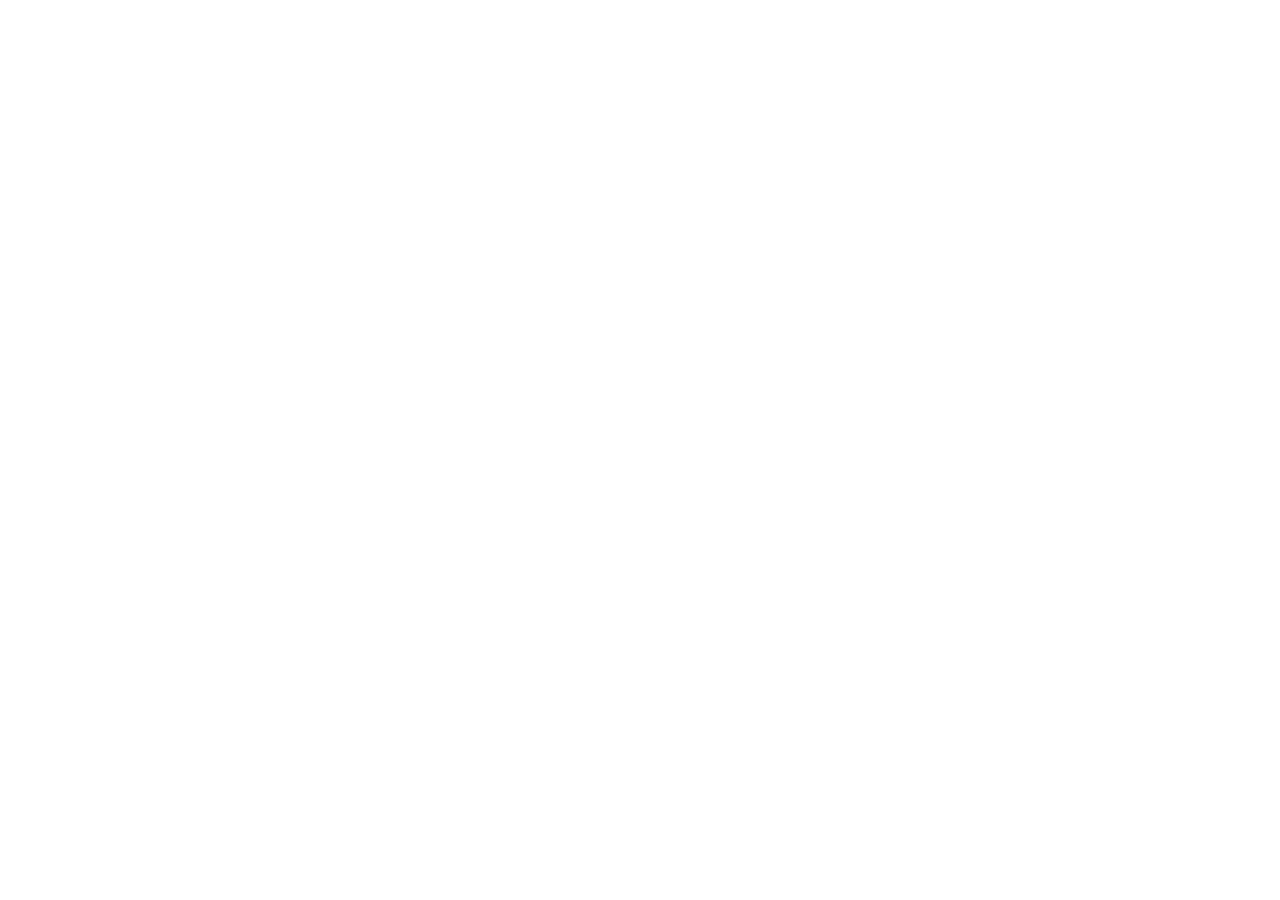
==== commit 57935eb2: "rebuilt the js to deploy on gh pages" ====
--- a/index.html
+++ b/index.html
@@ -12,12 +12,12 @@
     <meta name="twitter:card" content="summary_large_image" />
     <meta name="twitter:title" content="La Grande Bellezza" />
     <meta name="twitter:description" content="La Grande Bellezza — built on Replit. Update this description to reflect the app." />
-    <link rel="icon" type="image/svg+xml" href="/favicon.svg" />
+    <link rel="icon" type="image/svg+xml" href="/La-Grande-Bellezza/favicon.svg" />
     <link rel="preconnect" href="https://fonts.googleapis.com">
     <link rel="preconnect" href="https://fonts.gstatic.com" crossorigin>
     <link href="https://fonts.googleapis.com/css2?family=Inter:wght@400;500;600;700&display=swap" rel="stylesheet">
-    <script type="module" crossorigin src="/assets/index-Co0BmKEa.js"></script>
-    <link rel="stylesheet" crossorigin href="/assets/index-FOgq2VWG.css">
+    <script type="module" crossorigin src="/La-Grande-Bellezza/assets/index-kBRC_5K5.js"></script>
+    <link rel="stylesheet" crossorigin href="/La-Grande-Bellezza/assets/index-FOgq2VWG.css">
   </head>
   <body>
     <div id="root"></div>
